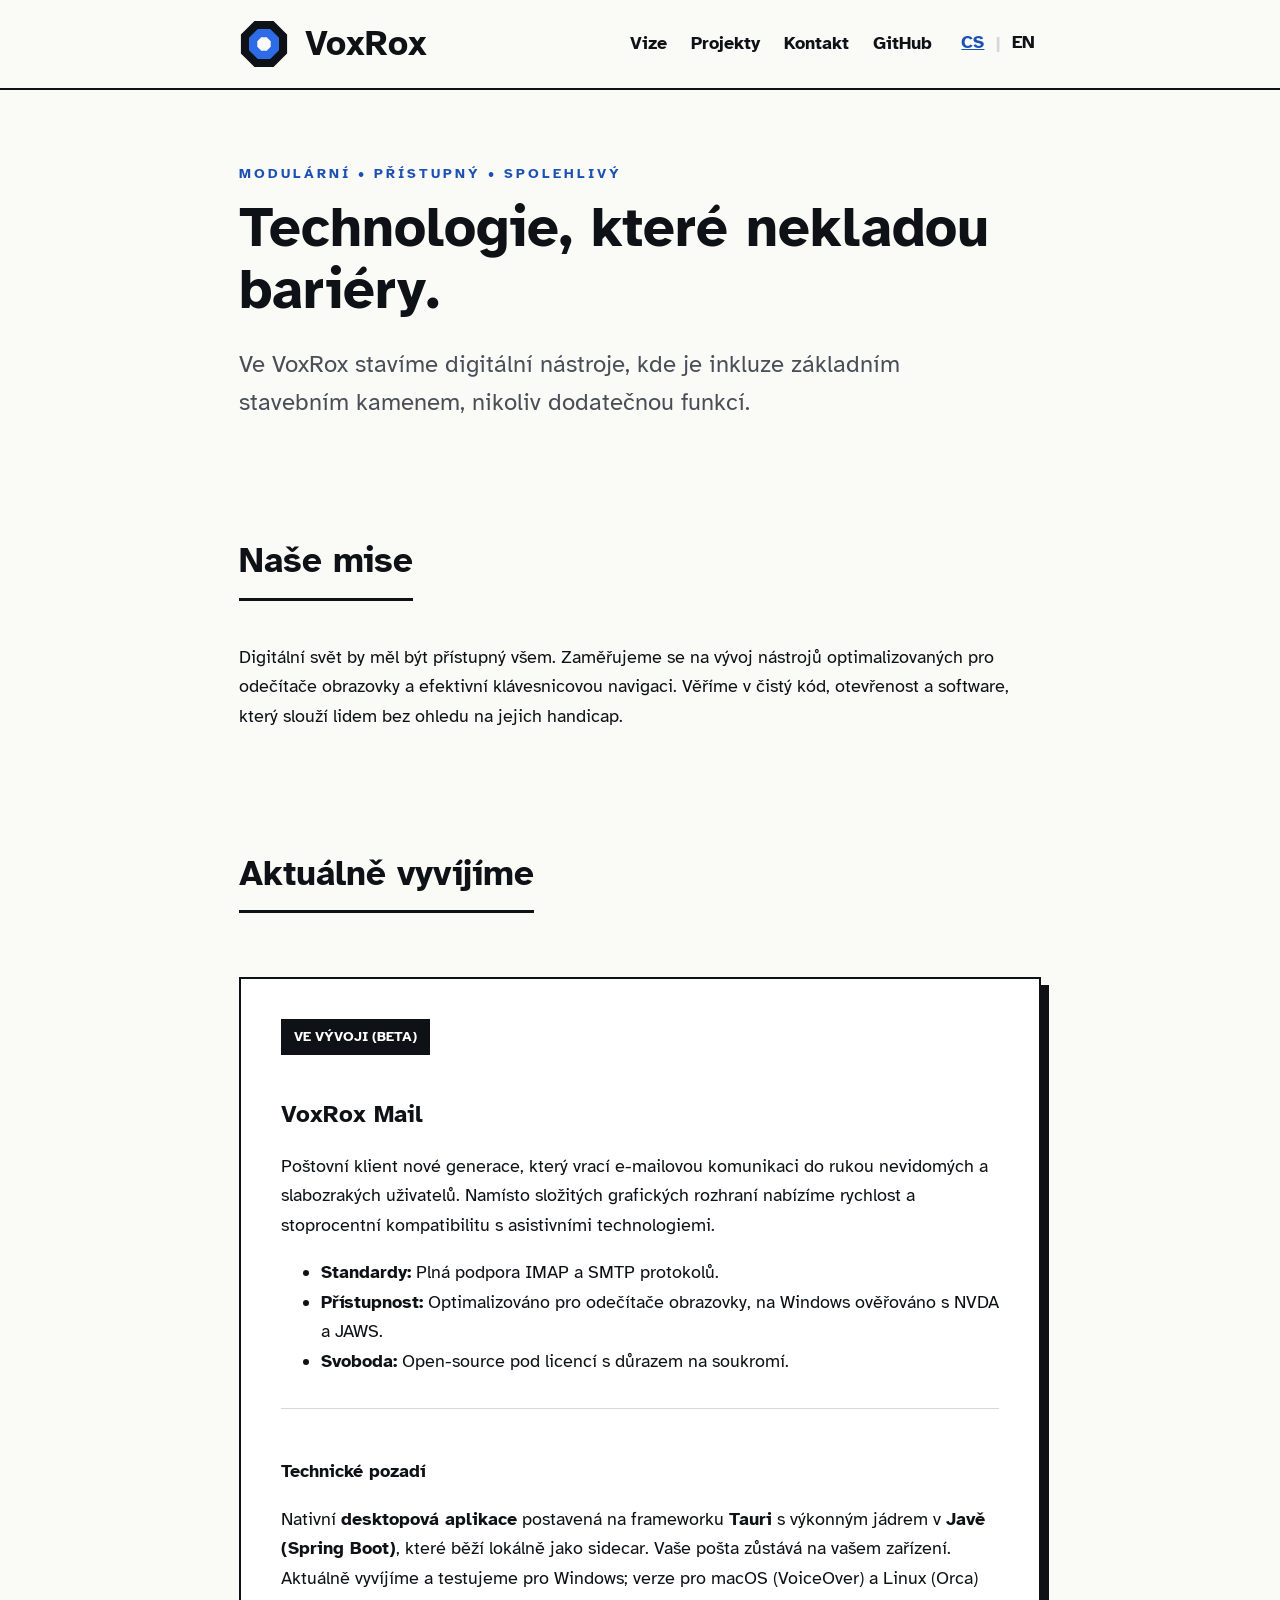
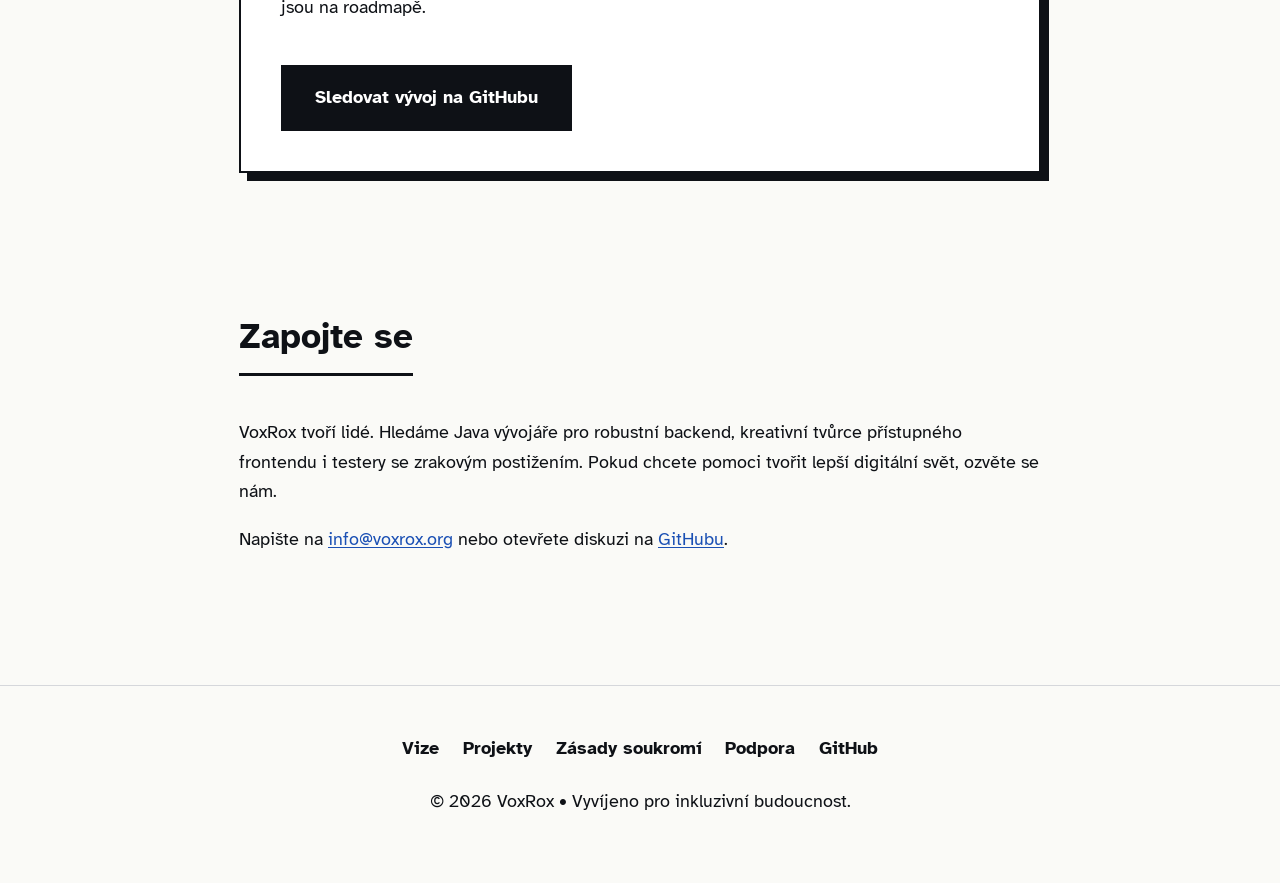
==== index.html @ e38b461b "docs(site): resync with mail project — privacy 2026-06-24, beta status, platform copy - privacy (CS+" ====
<!DOCTYPE html>
<html lang="cs">
<head>
    <meta charset="UTF-8">
    <meta name="viewport" content="width=device-width, initial-scale=1.0">
    <title>VoxRox | Modulární. Přístupný. Spolehlivý.</title>
    <meta name="description" content="VoxRox staví otevřené digitální nástroje, kde je přístupnost pro nevidomé a slabozraké základním stavebním kamenem. Aktuálně vyvíjíme VoxRox Mail — nativní poštovní klient optimalizovaný pro odečítače obrazovky.">

    <link rel="canonical" href="https://voxrox.org/">
    <link rel="alternate" hreflang="cs" href="https://voxrox.org/">
    <link rel="alternate" hreflang="en" href="https://voxrox.org/en/">
    <link rel="alternate" hreflang="x-default" href="https://voxrox.org/">

    <link rel="icon" href="/assets/voxrox-mark-favicon.svg" type="image/svg+xml">
    <meta name="theme-color" content="#2E6BE6">

    <!-- Open Graph / social -->
    <meta property="og:type" content="website">
    <meta property="og:site_name" content="VoxRox">
    <meta property="og:title" content="VoxRox — Modulární. Přístupný. Spolehlivý.">
    <meta property="og:description" content="Otevřené digitální nástroje, kde je přístupnost základním stavebním kamenem. Aktuálně vyvíjíme VoxRox Mail.">
    <meta property="og:url" content="https://voxrox.org/">
    <meta property="og:image" content="https://voxrox.org/assets/voxrox-lockup.png">
    <meta property="og:locale" content="cs_CZ">
    <meta property="og:locale:alternate" content="en_US">
    <meta name="twitter:card" content="summary_large_image">

    <link href="https://fonts.googleapis.com/css2?family=Atkinson+Hyperlegible:ital,wght@0,400;0,700;1,400;1,700&display=swap" rel="stylesheet">
    <link rel="stylesheet" href="/assets/styles.css">
</head>
<body>

    <a href="#main-content" class="skip-link">Přeskočit na obsah</a>

    <header>
        <div class="container nav-wrap">
            <a href="/" class="logo" aria-label="VoxRox — domů">
                <svg width="50" height="50" viewBox="0 0 64 64" aria-hidden="true" focusable="false">
                    <path d="M 44.246 2.436 L 61.564 19.754 L 61.564 44.246 L 44.246 61.564 L 19.754 61.564 L 2.436 44.246 L 2.436 19.754 L 19.754 2.436 Z" fill="#0E1116"/>
                    <path d="M 39.960 12.783 L 51.217 24.040 L 51.217 39.960 L 39.960 51.217 L 24.040 51.217 L 12.783 39.960 L 12.783 24.040 L 24.040 12.783 Z" fill="#2E6BE6"/>
                    <path d="M 35.551 23.426 L 40.574 28.449 L 40.574 35.551 L 35.551 40.574 L 28.449 40.574 L 23.426 35.551 L 23.426 28.449 L 28.449 23.426 Z" fill="#FAFAF7"/>
                </svg>
                <span class="brand-name">VoxRox</span>
            </a>
            <nav aria-label="Hlavní">
                <ul>
                    <li><a href="#vize">Vize</a></li>
                    <li><a href="#projekty">Projekty</a></li>
                    <li><a href="#kontakt">Kontakt</a></li>
                    <li><a href="https://github.com/TheVoxRox">GitHub</a></li>
                    <li>
                        <span class="lang-switch">
                            <a href="/" aria-current="true" hreflang="cs" lang="cs">CS</a>
                            <span class="sep" aria-hidden="true">|</span>
                            <a href="/en/" hreflang="en" lang="en">EN</a>
                        </span>
                    </li>
                </ul>
            </nav>
        </div>
    </header>

    <main class="container" id="main-content">
        <section class="hero">
            <span class="moto-eyebrow">Modulární • Přístupný • Spolehlivý</span>
            <h1>Technologie, které nekladou bariéry.</h1>
            <p class="lead">Ve VoxRox stavíme digitální nástroje, kde je inkluze základním stavebním kamenem, nikoliv dodatečnou funkcí.</p>
        </section>

        <section id="vize">
            <h2>Naše mise</h2>
            <p>Digitální svět by měl být přístupný všem. Zaměřujeme se na vývoj nástrojů optimalizovaných pro odečítače obrazovky a efektivní klávesnicovou navigaci. Věříme v čistý kód, otevřenost a software, který slouží lidem bez ohledu na jejich handicap.</p>
        </section>

        <section id="projekty">
            <h2>Aktuálně vyvíjíme</h2>
            <article class="project-card">
                <span class="badge">Ve vývoji (Beta)</span>
                <h3>VoxRox Mail</h3>
                <p>Poštovní klient nové generace, který vrací e-mailovou komunikaci do rukou nevidomých a slabozrakých uživatelů. Namísto složitých grafických rozhraní nabízíme rychlost a stoprocentní kompatibilitu s asistivními technologiemi.</p>

                <ul role="list">
                    <li><strong>Standardy:</strong> Plná podpora IMAP a SMTP protokolů.</li>
                    <li><strong>Přístupnost:</strong> Optimalizováno pro odečítače obrazovky, na Windows ověřováno s NVDA a JAWS.</li>
                    <li><strong>Svoboda:</strong> Open-source pod licencí s důrazem na soukromí.</li>
                </ul>

                <div class="tech-info">
                    <h4>Technické pozadí</h4>
                    <p>Nativní <strong>desktopová aplikace</strong> postavená na frameworku <strong>Tauri</strong> s výkonným jádrem v <strong>Javě (Spring Boot)</strong>, které běží lokálně jako sidecar. Vaše pošta zůstává na vašem zařízení. Aktuálně vyvíjíme a testujeme pro Windows; verze pro macOS (VoiceOver) a Linux (Orca) jsou na roadmapě.</p>
                </div>

                <a href="https://github.com/TheVoxRox/mail" class="cta-button">Sledovat vývoj na GitHubu</a>
            </article>
        </section>

        <section id="kontakt">
            <h2>Zapojte se</h2>
            <p>VoxRox tvoří lidé. Hledáme Java vývojáře pro robustní backend, kreativní tvůrce přístupného frontendu i testery se zrakovým postižením. Pokud chcete pomoci tvořit lepší digitální svět, ozvěte se nám.</p>
            <p>Napište na <a href="mailto:info@voxrox.org">info@voxrox.org</a> nebo otevřete diskuzi na <a href="https://github.com/TheVoxRox">GitHubu</a>.</p>
        </section>
    </main>

    <footer>
        <div class="container">
            <ul class="footer-nav">
                <li><a href="#vize">Vize</a></li>
                <li><a href="#projekty">Projekty</a></li>
                <li><a href="/privacy/">Zásady soukromí</a></li>
                <li><a href="/support/">Podpora</a></li>
                <li><a href="https://github.com/TheVoxRox">GitHub</a></li>
            </ul>
            <p>&copy; 2026 VoxRox • Vyvíjeno pro inkluzivní budoucnost.</p>
        </div>
    </footer>

</body>
</html>
---- assets/styles.css ----
/* =========================================================================
   VoxRox — shared site styles
   Brand kit v1.1 (colors derived from the app):
     Ink #0E1116 · Accent #2E6BE6 · Paper #FAFAF7
   ========================================================================= */

:root {
    --ink: #0E1116;
    --paper: #FAFAF7;
    --accent: #2E6BE6;
    --accent-ink: #1B50B4;   /* darker accent for hover emphasis */

    --bg: var(--paper);
    --text: var(--ink);
    --text-sec: #4A4F57;     /* secondary text, >= 4.5:1 on paper */
    --card-bg: #FFFFFF;
    --hairline: #D5D7DB;
    --focus-ring: var(--accent);
}

* { box-sizing: border-box; }

html { scroll-behavior: smooth; }

@media (prefers-reduced-motion: reduce) {
    html { scroll-behavior: auto; }
    * { transition: none !important; }
}

body {
    background-color: var(--bg);
    color: var(--text);
    font-family: 'Atkinson Hyperlegible', system-ui, sans-serif;
    margin: 0;
    line-height: 1.6;
    font-size: clamp(1rem, 2vw, 1.15rem);
    text-rendering: optimizeLegibility;
    -webkit-font-smoothing: antialiased;
}

/* --- Accessibility: skip link --------------------------------------------- */
.skip-link {
    position: absolute;
    padding: 1rem;
    background: var(--ink);
    color: #FFF;
    left: 1rem;
    top: 0;
    transform: translateY(-150%);
    transition: transform 0.2s;
    z-index: 2000;
    text-decoration: none;
    font-weight: bold;
}
.skip-link:focus { transform: translateY(0); }

/* --- Layout --------------------------------------------------------------- */
.container {
    max-width: 850px;
    margin: 0 auto;
    padding: 0 1.5rem;
}

header {
    border-bottom: 2px solid var(--ink);
    padding: 1rem 0;
}

.nav-wrap {
    display: flex;
    justify-content: space-between;
    align-items: center;
    flex-wrap: wrap;
    gap: 1.5rem;
}

.logo {
    display: flex;
    align-items: center;
    gap: 1rem;
    text-decoration: none;
    color: var(--text);
}

.logo svg { display: block; }

.brand-name { font-size: 2.2rem; font-weight: bold; }

nav ul {
    list-style: none;
    padding: 0;
    margin: 0;
    display: flex;
    align-items: center;
    gap: 1.5rem;
}

nav a {
    color: var(--text);
    text-decoration: none;
    font-weight: bold;
    border-bottom: 3px solid transparent;
    padding: 0.2rem 0;
}

nav a:hover, nav a:focus {
    border-bottom-color: var(--accent);
    outline: none;
}

nav a[aria-current="page"] {
    border-bottom-color: var(--ink);
}

/* Language switcher */
.lang-switch {
    display: inline-flex;
    gap: 0.4rem;
    align-items: center;
    font-weight: bold;
}
.lang-switch a { padding: 0.2rem 0.35rem; }
.lang-switch [aria-current="true"] {
    color: var(--accent-ink);
    text-decoration: underline;
}
.lang-switch .sep { color: var(--hairline); }

/* --- Sections ------------------------------------------------------------- */
.hero { padding: clamp(3rem, 8vh, 5rem) 0 2rem; }
section { padding: 3rem 0; }

.moto-eyebrow {
    text-transform: uppercase;
    letter-spacing: 3px;
    font-size: 0.9rem;
    font-weight: 700;
    color: var(--accent-ink);
    margin-bottom: 0.75rem;
    display: block;
}

h1 {
    font-size: clamp(2.2rem, 6vw, 3.5rem);
    margin: 0 0 1.5rem 0;
    line-height: 1.1;
}

.lead {
    font-size: clamp(1.2rem, 3vw, 1.5rem);
    color: var(--text-sec);
    max-width: 45ch;
    margin-bottom: 2rem;
}

h2 {
    font-size: 2.2rem;
    margin: 0 0 1.5rem 0;
    border-bottom: 3px solid var(--ink);
    padding-bottom: 0.5rem;
    display: inline-block;
}

h3 { font-size: 1.5rem; margin: 1.5rem 0 0.75rem; }
h4 { font-size: 1.15rem; margin: 1.5rem 0 0.5rem; }

/* --- Cards & badges ------------------------------------------------------- */
.project-card {
    background: var(--card-bg);
    padding: clamp(1.5rem, 5vw, 2.5rem);
    border: 2px solid var(--ink);
    box-shadow: 8px 8px 0px var(--ink);
    margin: 2.5rem 0;
}

.badge {
    background: var(--ink);
    color: #FFF;
    padding: 0.4rem 0.8rem;
    font-size: 0.9rem;
    text-transform: uppercase;
    font-weight: bold;
    display: inline-block;
    margin-bottom: 1rem;
}

.tech-info {
    border-top: 1px solid var(--hairline);
    padding-top: 1.5rem;
    margin-top: 2rem;
}

/* --- Buttons -------------------------------------------------------------- */
.cta-button {
    display: inline-block;
    background: var(--ink);
    color: #FFF;
    padding: 1rem 2rem;
    text-decoration: none;
    font-weight: bold;
    margin-top: 1.5rem;
    border: 2px solid var(--ink);
}

.cta-button:hover, .cta-button:focus {
    background: var(--accent);
    border-color: var(--accent);
    color: #FFF;
}

/* --- Links (body copy) ---------------------------------------------------- */
main a:not(.cta-button):not(.logo) {
    color: var(--accent-ink);
    text-decoration: underline;
    text-underline-offset: 2px;
}
main a:not(.cta-button):not(.logo):hover {
    text-decoration-thickness: 2px;
}

/* --- Long-form content (privacy / support) -------------------------------- */
.prose { padding-bottom: 2rem; }
.prose p, .prose li { max-width: 70ch; }
.prose ul, .prose ol { padding-left: 1.5rem; }
.prose li { margin-bottom: 0.5rem; }

.prose table {
    border-collapse: collapse;
    width: 100%;
    margin: 1.5rem 0;
}
.prose th, .prose td {
    border: 1px solid var(--hairline);
    padding: 0.6rem 0.8rem;
    text-align: left;
    vertical-align: top;
}
.prose th { background: var(--card-bg); }

.prose code, .prose pre {
    font-family: ui-monospace, "Cascadia Code", Consolas, monospace;
    background: #EEF0F2;
    color: var(--ink);
}
.prose code { padding: 0.1rem 0.35rem; border-radius: 3px; font-size: 0.95em; }
.prose pre {
    padding: 1rem;
    overflow-x: auto;
    border: 1px solid var(--hairline);
    border-radius: 4px;
}
.prose pre code { background: none; padding: 0; }

.doc-meta {
    color: var(--text-sec);
    font-size: 0.95rem;
    font-style: italic;
    margin-bottom: 2rem;
}

.note {
    border-left: 4px solid var(--accent);
    background: var(--card-bg);
    padding: 1rem 1.25rem;
    margin: 1.5rem 0;
}

/* --- Footer --------------------------------------------------------------- */
footer {
    margin-top: 4rem;
    padding: 3rem 0;
    border-top: 1px solid var(--hairline);
    text-align: center;
}

.footer-nav {
    list-style: none;
    padding: 0;
    margin: 0 0 1.5rem;
    display: flex;
    flex-wrap: wrap;
    justify-content: center;
    gap: 1rem 1.5rem;
}
.footer-nav a {
    color: var(--text);
    font-weight: bold;
    text-decoration: none;
    border-bottom: 2px solid transparent;
}
.footer-nav a:hover, .footer-nav a:focus { border-bottom-color: var(--accent); }

/* --- Focus state (global) ------------------------------------------------- */
a:focus-visible,
button:focus-visible {
    outline: 4px solid var(--focus-ring);
    outline-offset: 4px;
}

/* --- Responsive ----------------------------------------------------------- */
@media (max-width: 650px) {
    .nav-wrap { justify-content: center; text-align: center; }
    h1, .moto-eyebrow, .lead { text-align: center; margin-left: auto; margin-right: auto; }
    .project-card { box-shadow: 4px 4px 0px var(--ink); }
}
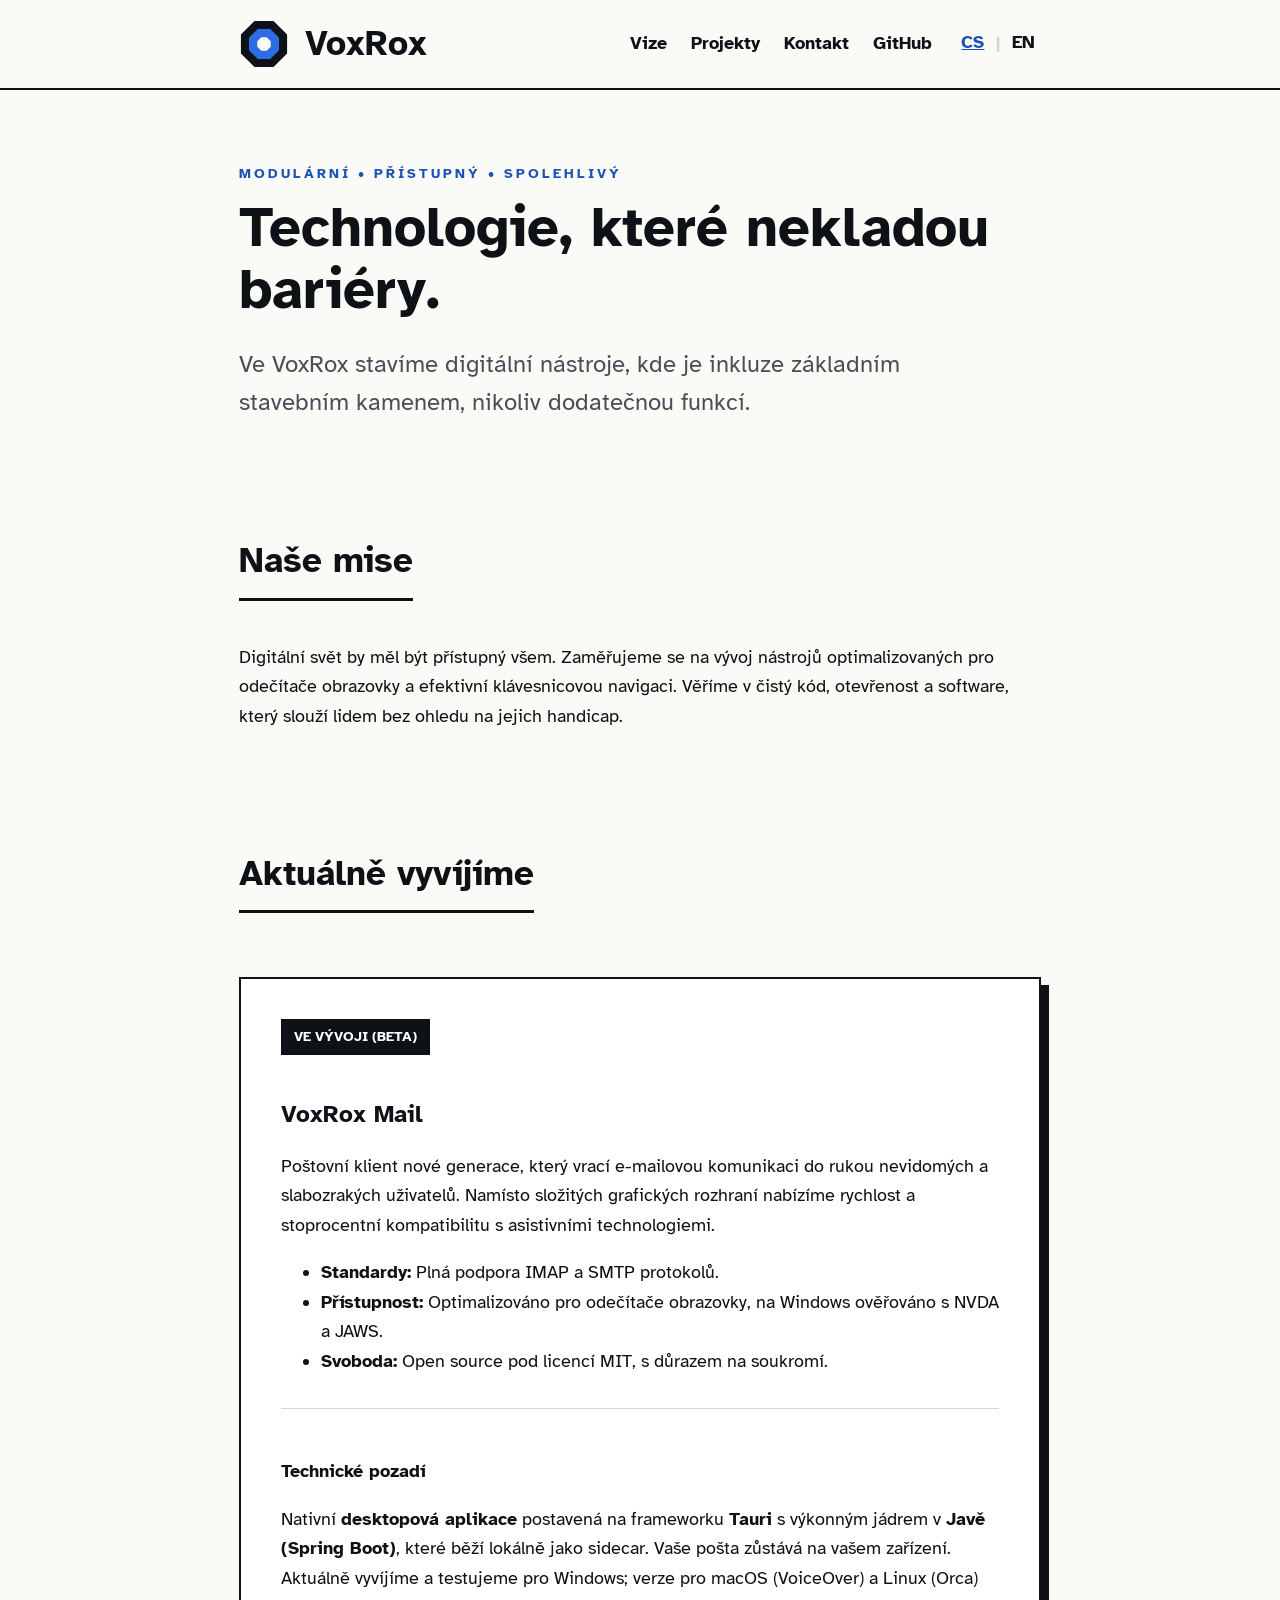
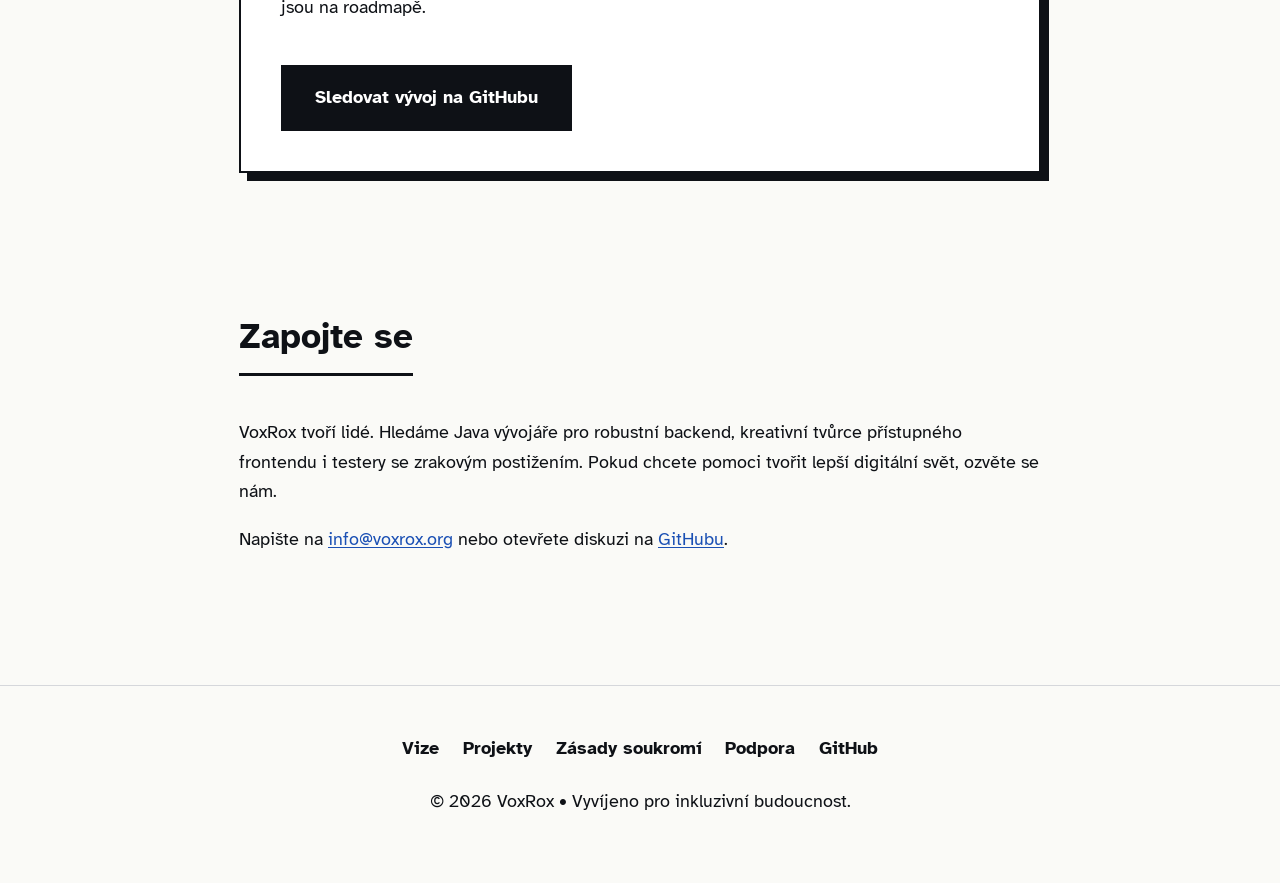
==== commit 6823bc61: "docs(site): state MIT license in project card, add repo README - CS/EN project card: "open-source po" ====
--- a/index.html
+++ b/index.html
@@ -82,7 +82,7 @@
                 <ul role="list">
                     <li><strong>Standardy:</strong> Plná podpora IMAP a SMTP protokolů.</li>
                     <li><strong>Přístupnost:</strong> Optimalizováno pro odečítače obrazovky, na Windows ověřováno s NVDA a JAWS.</li>
-                    <li><strong>Svoboda:</strong> Open-source pod licencí s důrazem na soukromí.</li>
+                    <li><strong>Svoboda:</strong> Open source pod licencí MIT, s důrazem na soukromí.</li>
                 </ul>
 
                 <div class="tech-info">
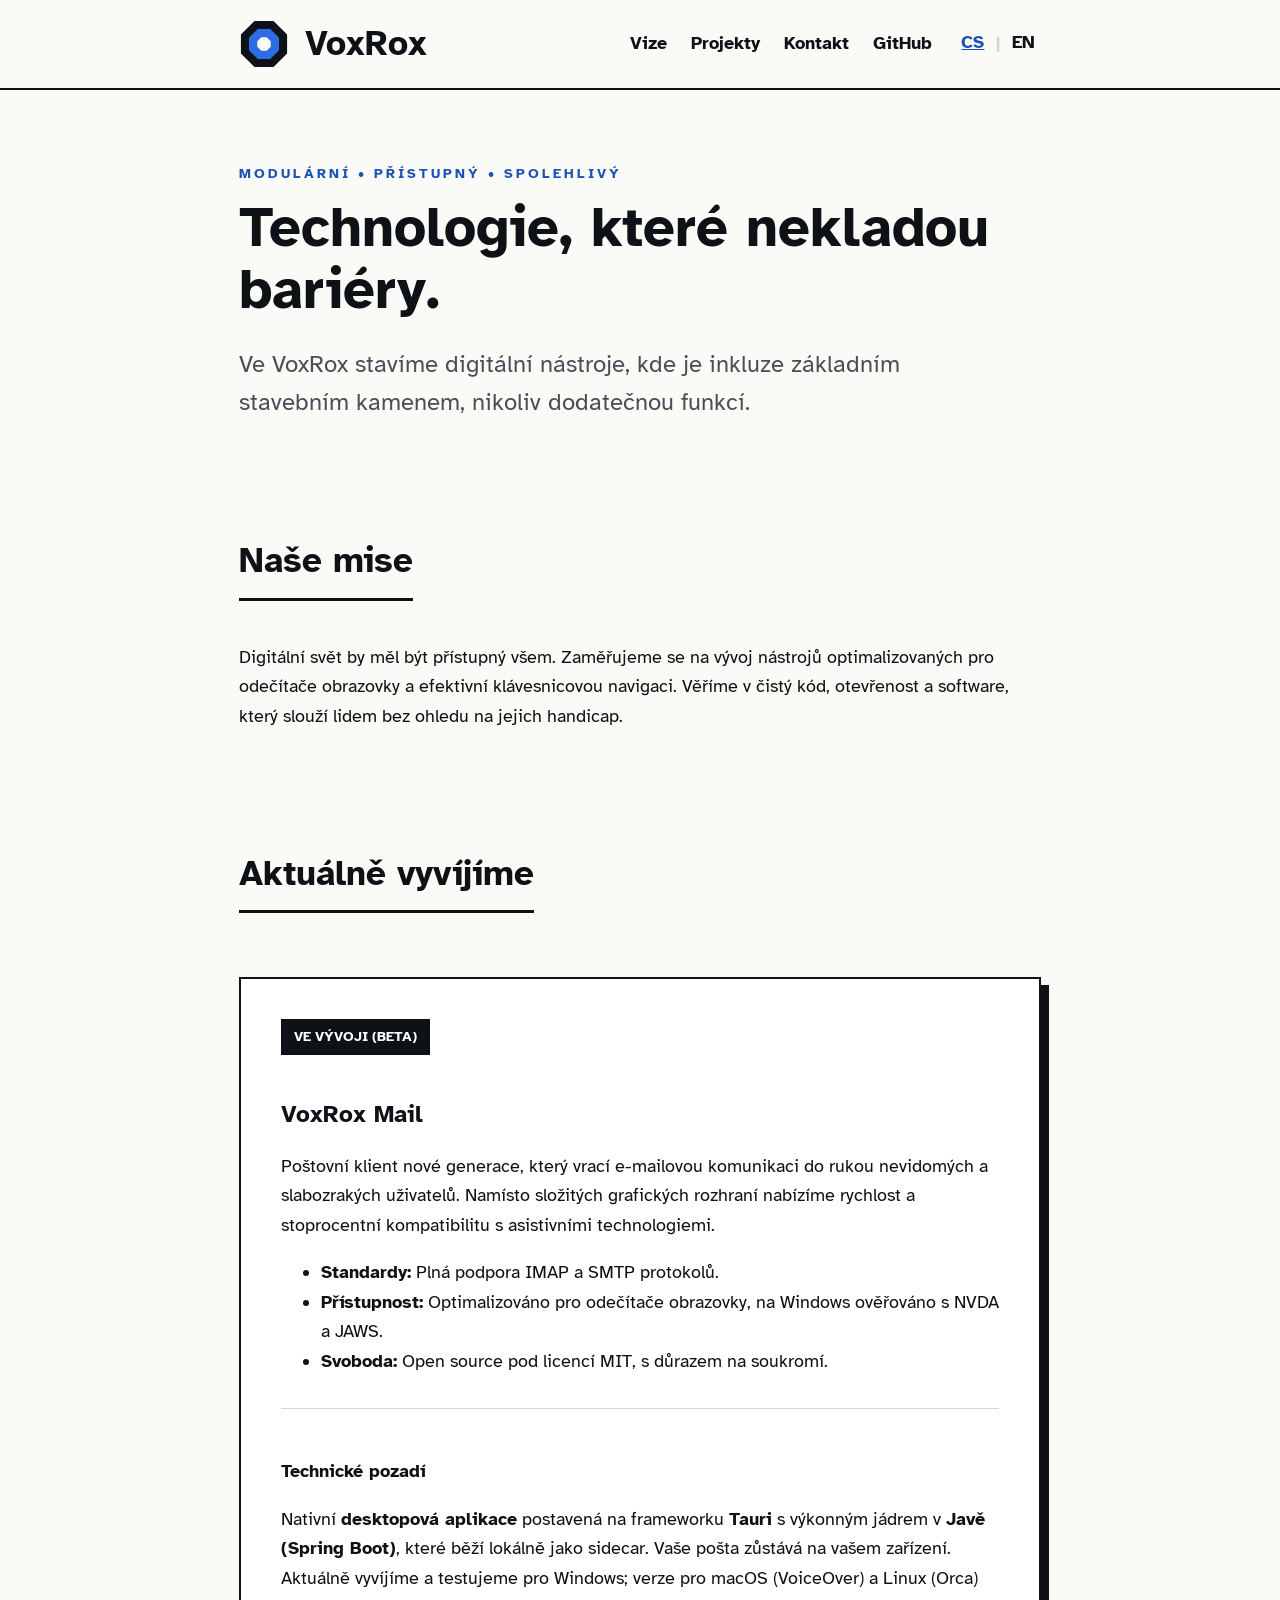
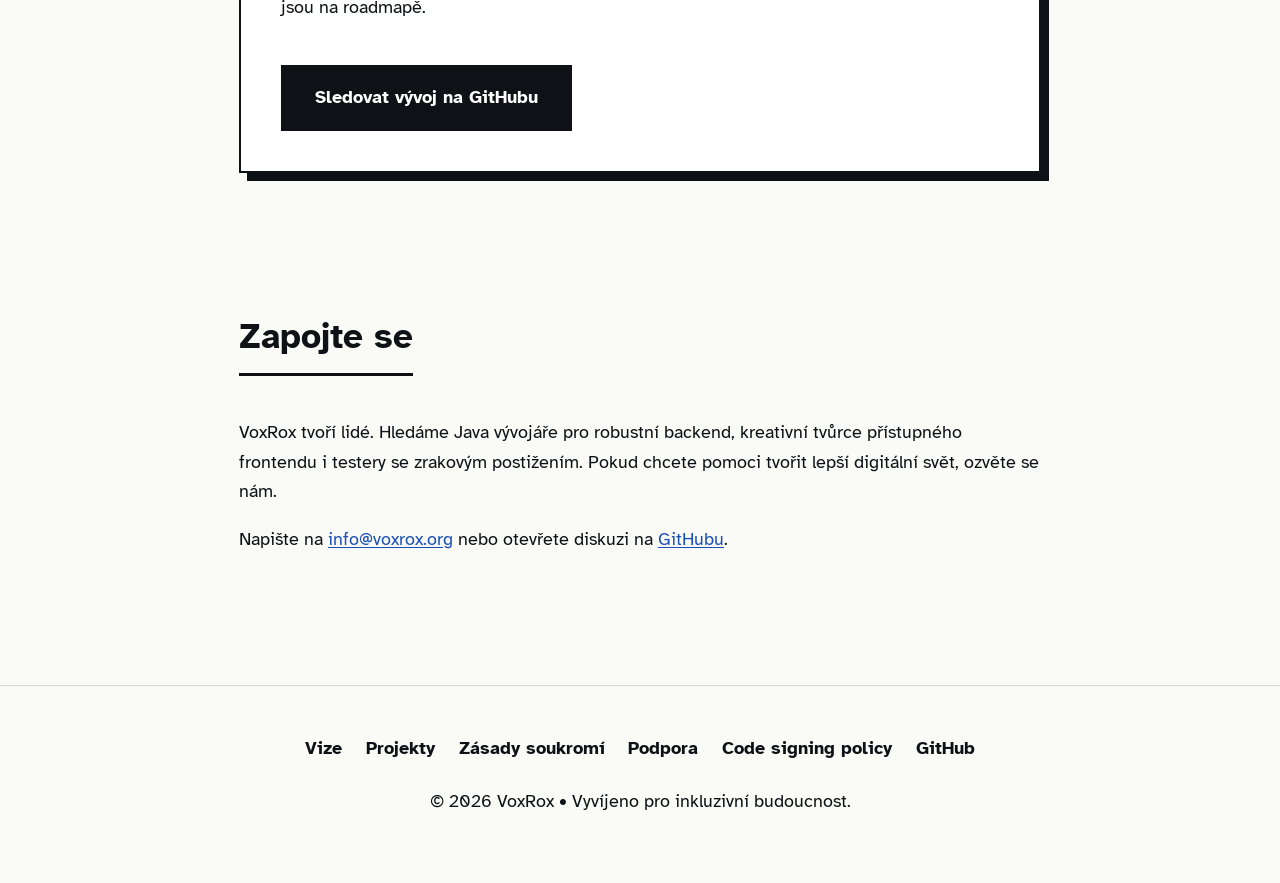
==== commit 308ddef5: "docs(site): publish the code signing policy and sync privacy with mail repo, version 2026-09-14 - Ne" ====
--- a/index.html
+++ b/index.html
@@ -108,6 +108,7 @@
                 <li><a href="#projekty">Projekty</a></li>
                 <li><a href="/privacy/">Zásady soukromí</a></li>
                 <li><a href="/support/">Podpora</a></li>
+                <li><a href="/code-signing/" lang="en">Code signing policy</a></li>
                 <li><a href="https://github.com/TheVoxRox">GitHub</a></li>
             </ul>
             <p>&copy; 2026 VoxRox • Vyvíjeno pro inkluzivní budoucnost.</p>
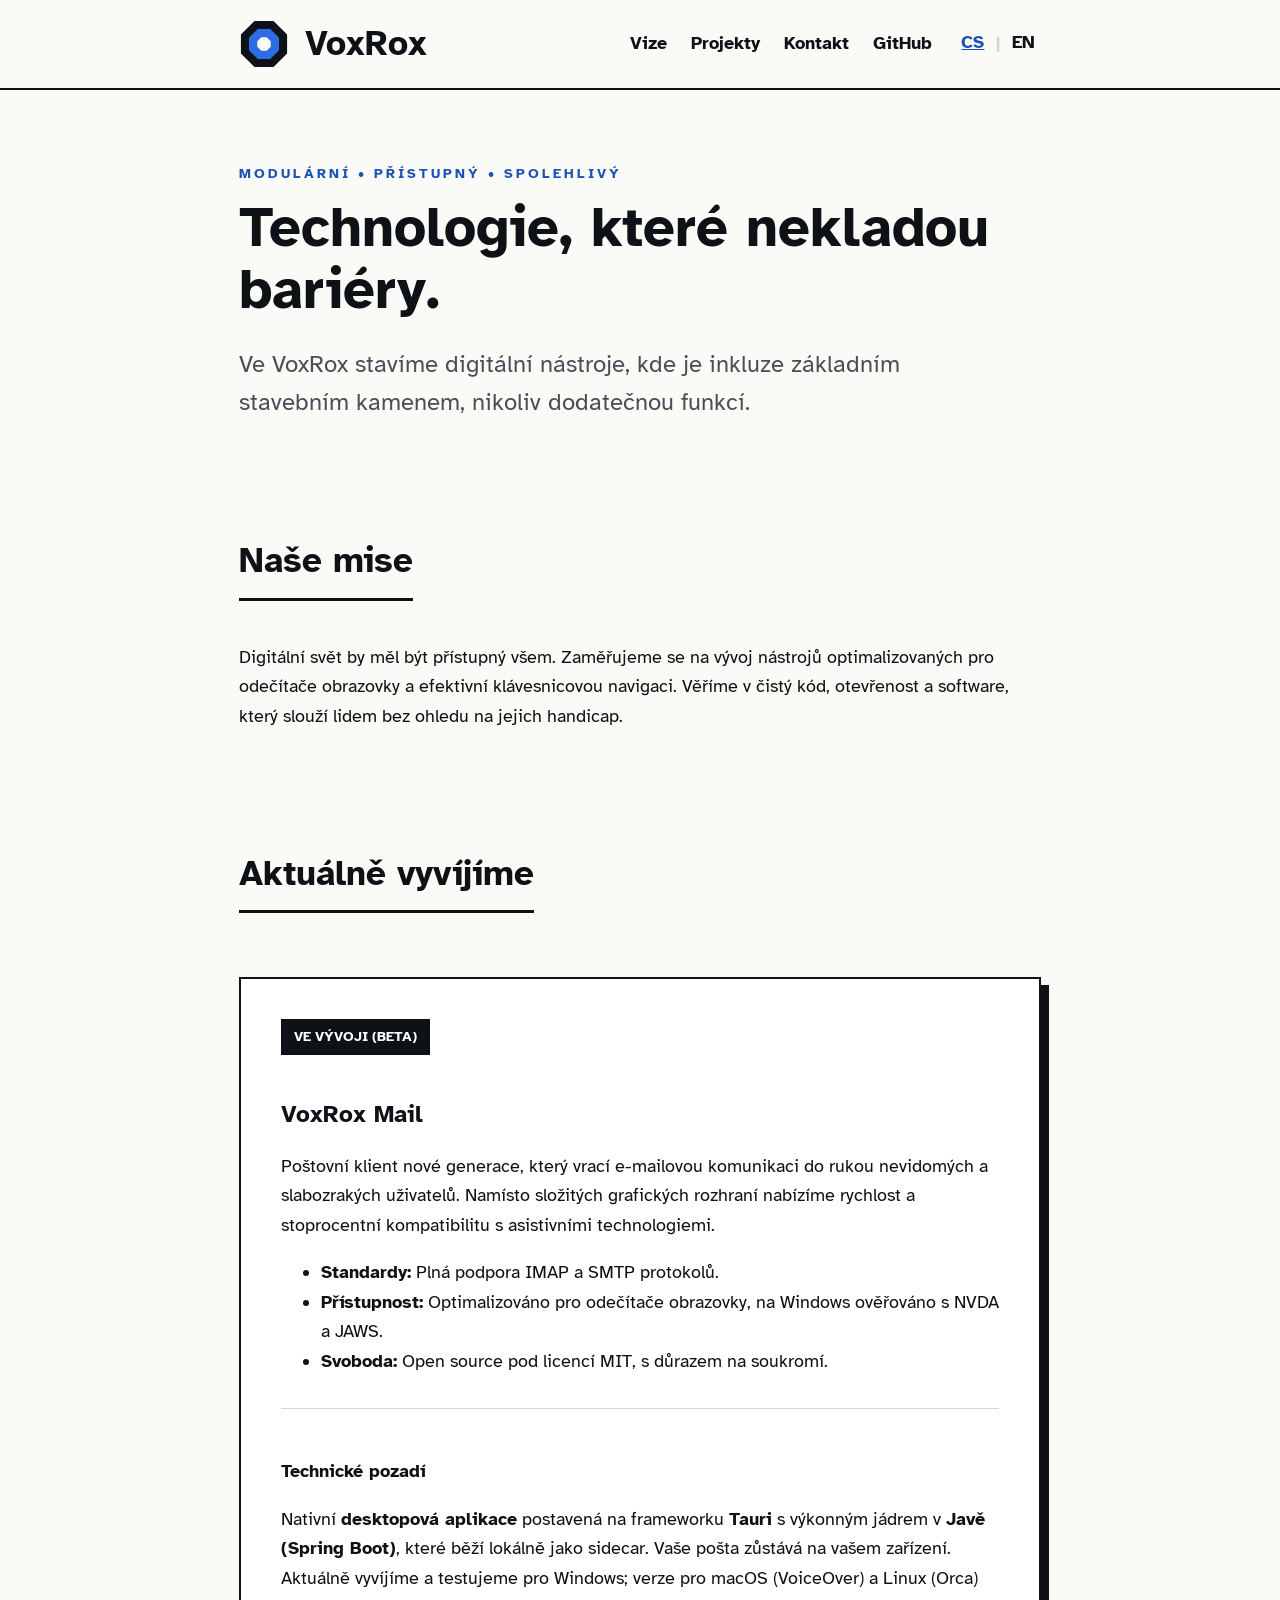
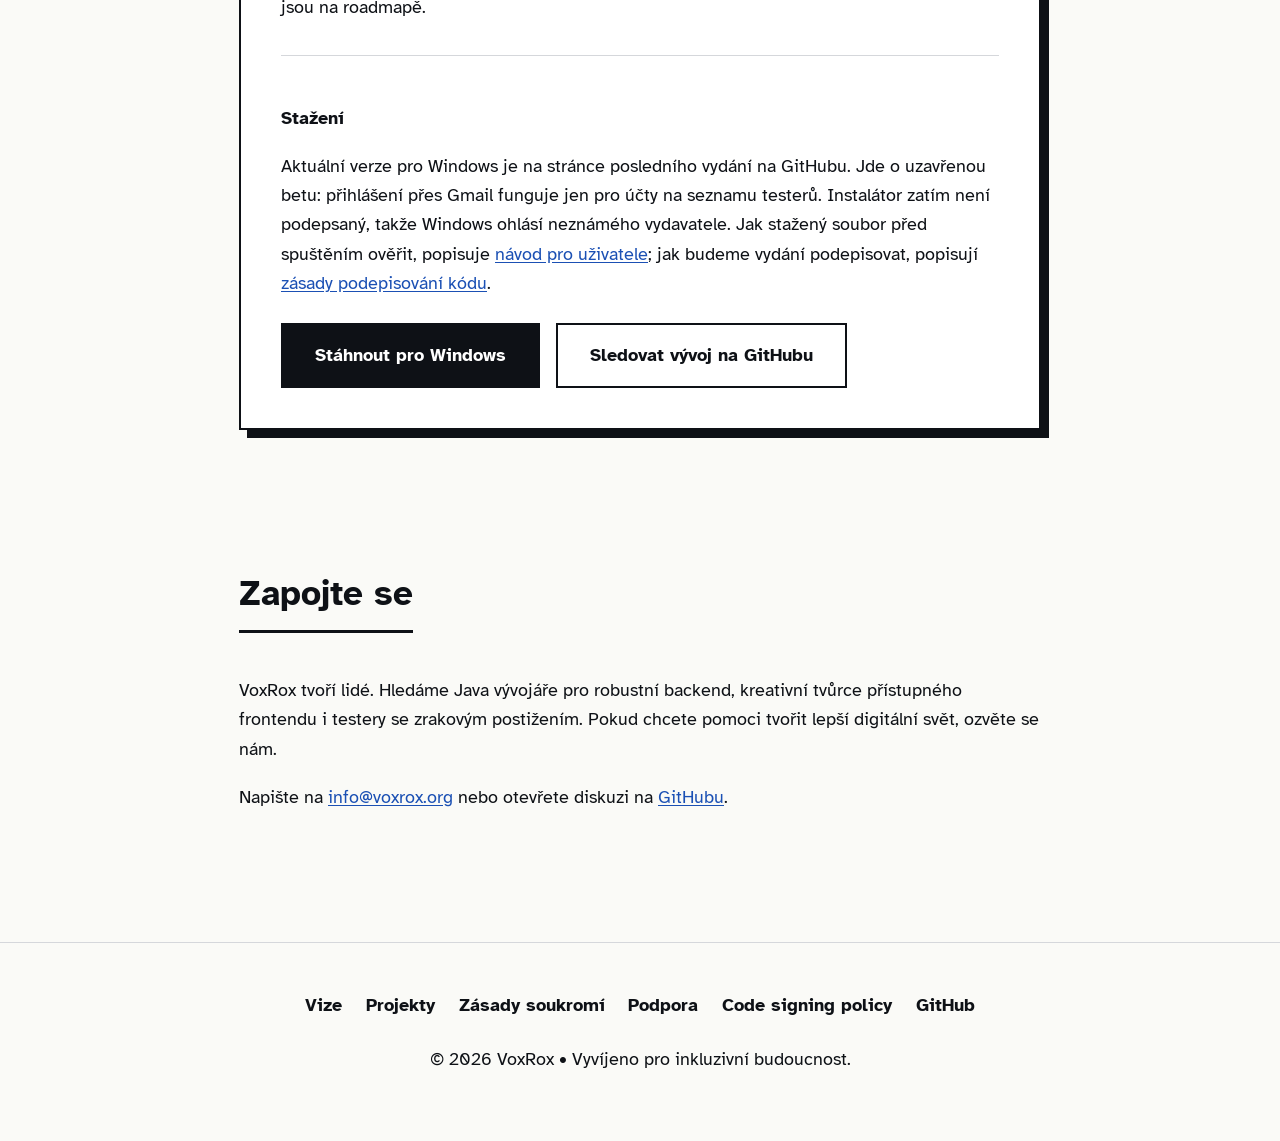
==== commit db97c53c: "feat(site): link the latest VoxRox Mail release for download The project card linked only to the rep" ====
--- a/index.html
+++ b/index.html
@@ -90,7 +90,15 @@
                     <p>Nativní <strong>desktopová aplikace</strong> postavená na frameworku <strong>Tauri</strong> s výkonným jádrem v <strong>Javě (Spring Boot)</strong>, které běží lokálně jako sidecar. Vaše pošta zůstává na vašem zařízení. Aktuálně vyvíjíme a testujeme pro Windows; verze pro macOS (VoiceOver) a Linux (Orca) jsou na roadmapě.</p>
                 </div>
 
-                <a href="https://github.com/TheVoxRox/mail" class="cta-button">Sledovat vývoj na GitHubu</a>
+                <div class="download">
+                    <h4>Stažení</h4>
+                    <p>Aktuální verze pro Windows je na stránce posledního vydání na GitHubu. Jde o uzavřenou betu: přihlášení přes Gmail funguje jen pro účty na seznamu testerů. Instalátor zatím není podepsaný, takže Windows ohlásí neznámého vydavatele. Jak stažený soubor před spuštěním ověřit, popisuje <a href="https://github.com/TheVoxRox/mail/blob/main/frontend/END_USER_README.md#ověření-před-spuštěním">návod pro uživatele</a>; jak budeme vydání podepisovat, popisují <a href="/code-signing/">zásady podepisování kódu</a>.</p>
+                </div>
+
+                <div class="cta-row">
+                    <a href="https://github.com/TheVoxRox/mail/releases/latest" class="cta-button">Stáhnout pro Windows</a>
+                    <a href="https://github.com/TheVoxRox/mail" class="cta-button cta-secondary">Sledovat vývoj na GitHubu</a>
+                </div>
             </article>
         </section>
 
--- a/assets/styles.css
+++ b/assets/styles.css
@@ -208,6 +208,33 @@
     color: #FFF;
 }
 
+/* The download comes first; following development is the quieter second choice. */
+.cta-row {
+    display: flex;
+    flex-wrap: wrap;
+    gap: 1rem;
+    margin-top: 1.5rem;
+}
+
+.cta-row .cta-button { margin-top: 0; }
+
+.cta-button.cta-secondary {
+    background: var(--card-bg);
+    color: var(--ink);
+}
+
+.cta-button.cta-secondary:hover, .cta-button.cta-secondary:focus {
+    background: var(--accent);
+    border-color: var(--accent);
+    color: #FFF;
+}
+
+.download {
+    border-top: 1px solid var(--hairline);
+    padding-top: 1.5rem;
+    margin-top: 2rem;
+}
+
 /* --- Links (body copy) ---------------------------------------------------- */
 main a:not(.cta-button):not(.logo) {
     color: var(--accent-ink);
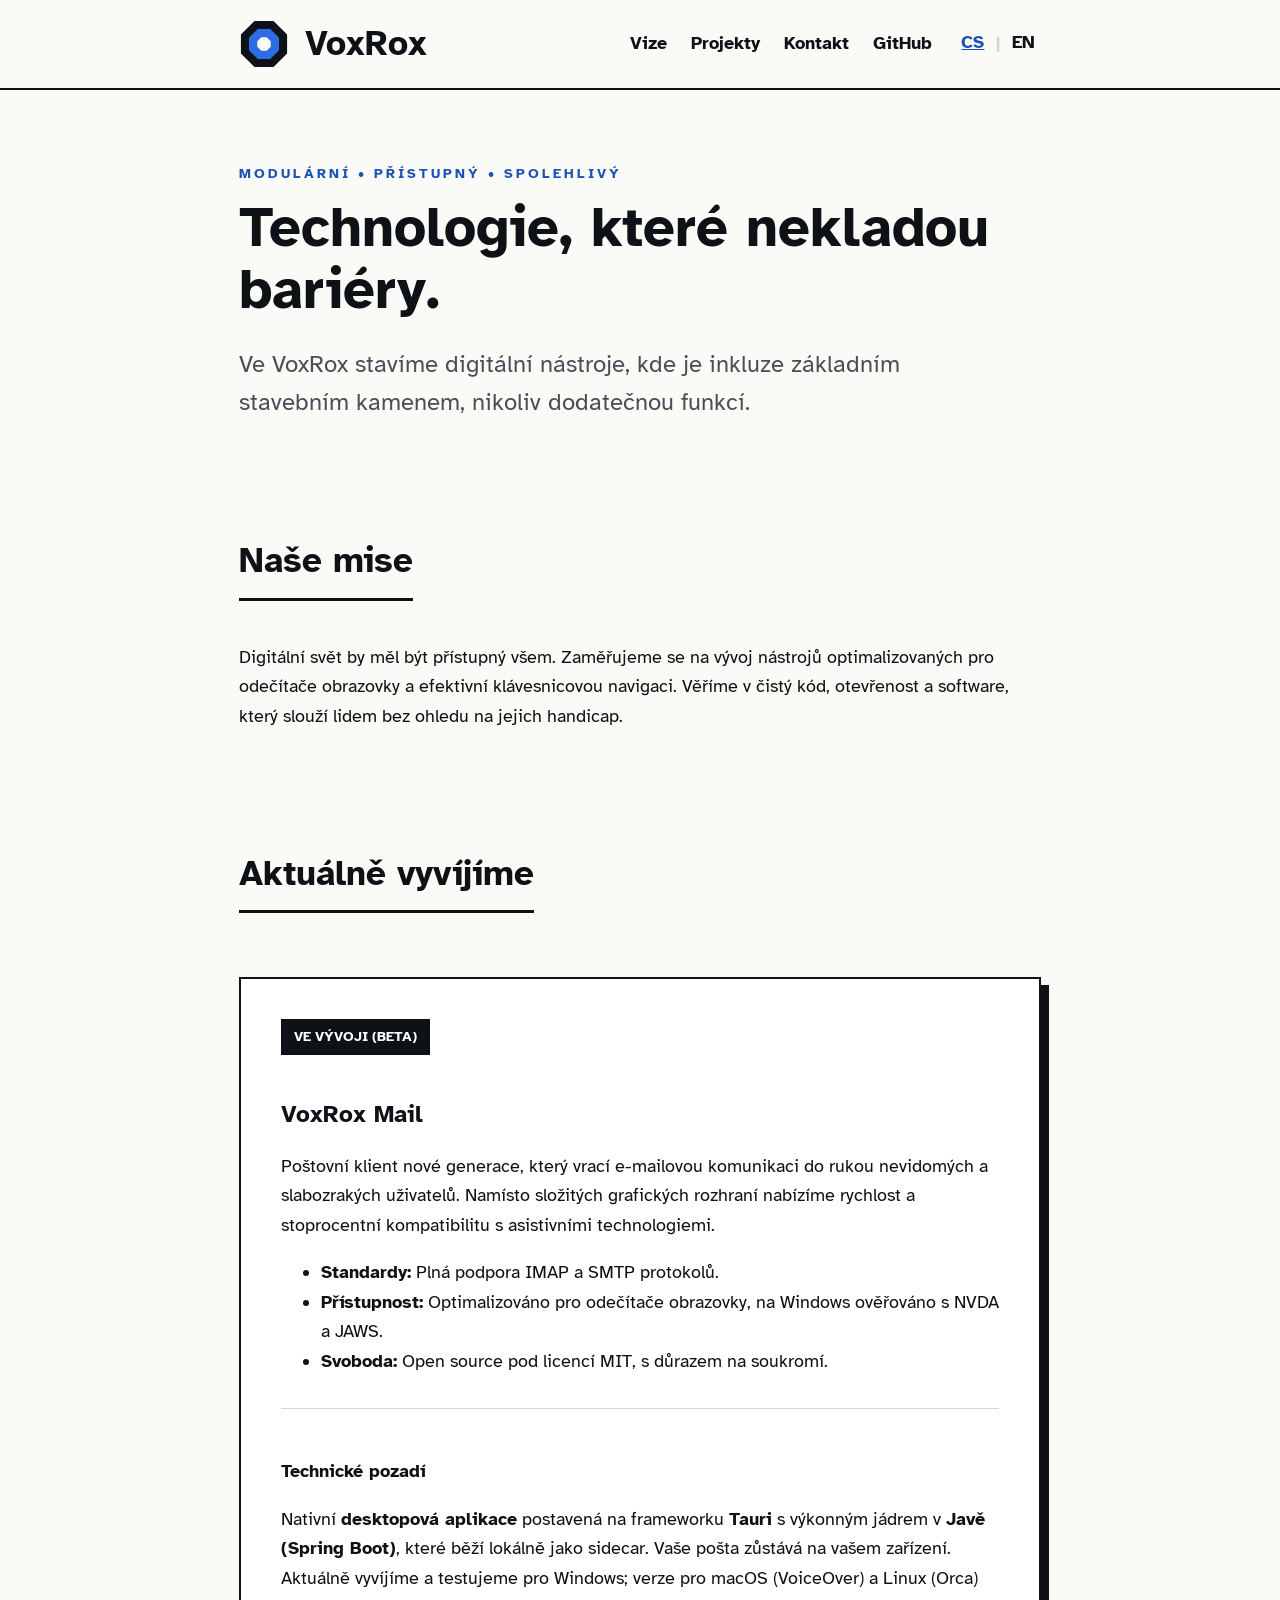
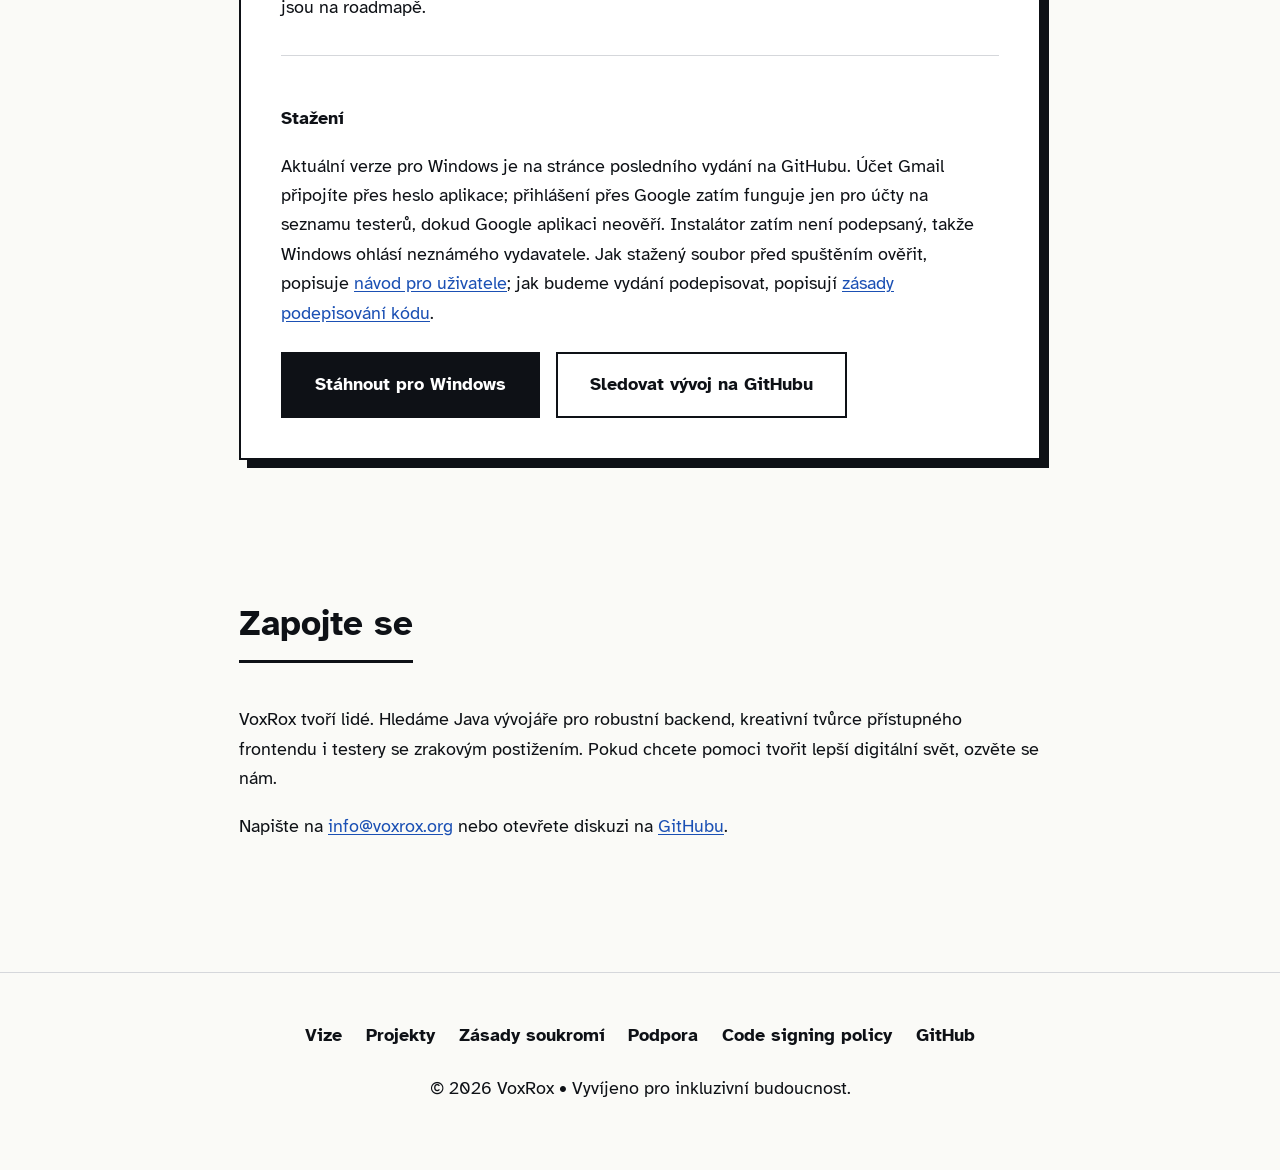
==== commit f162b14b: "docs(site): Gmail connects with an app password, not only for testers The download paragraph called " ====
--- a/index.html
+++ b/index.html
@@ -92,7 +92,7 @@
 
                 <div class="download">
                     <h4>Stažení</h4>
-                    <p>Aktuální verze pro Windows je na stránce posledního vydání na GitHubu. Jde o uzavřenou betu: přihlášení přes Gmail funguje jen pro účty na seznamu testerů. Instalátor zatím není podepsaný, takže Windows ohlásí neznámého vydavatele. Jak stažený soubor před spuštěním ověřit, popisuje <a href="https://github.com/TheVoxRox/mail/blob/main/frontend/END_USER_README.md#ověření-před-spuštěním">návod pro uživatele</a>; jak budeme vydání podepisovat, popisují <a href="/code-signing/">zásady podepisování kódu</a>.</p>
+                    <p>Aktuální verze pro Windows je na stránce posledního vydání na GitHubu. Účet Gmail připojíte přes heslo aplikace; přihlášení přes Google zatím funguje jen pro účty na seznamu testerů, dokud Google aplikaci neověří. Instalátor zatím není podepsaný, takže Windows ohlásí neznámého vydavatele. Jak stažený soubor před spuštěním ověřit, popisuje <a href="https://github.com/TheVoxRox/mail/blob/main/frontend/END_USER_README.md#ověření-před-spuštěním">návod pro uživatele</a>; jak budeme vydání podepisovat, popisují <a href="/code-signing/">zásady podepisování kódu</a>.</p>
                 </div>
 
                 <div class="cta-row">
--- a/assets/styles.css
+++ b/assets/styles.css
@@ -91,8 +91,9 @@
     padding: 0;
     margin: 0;
     display: flex;
+    flex-wrap: wrap;            /* WCAG 1.4.10: at 320 px the five items do not fit on one line */
     align-items: center;
-    gap: 1.5rem;
+    gap: 0.75rem 1.5rem;
 }
 
 nav a {
@@ -246,7 +247,10 @@
 }
 
 /* --- Long-form content (privacy / support) -------------------------------- */
-.prose { padding-bottom: 2rem; }
+/* Paths, registry keys and URLs have no break point of their own; at 320 px
+   (WCAG 1.4.10) they pushed the page sideways. "anywhere" breaks a word only
+   when it cannot fit, and lets the table cells shrink with them. */
+.prose { padding-bottom: 2rem; overflow-wrap: anywhere; }
 .prose p, .prose li { max-width: 70ch; }
 .prose ul, .prose ol { padding-left: 1.5rem; }
 .prose li { margin-bottom: 0.5rem; }
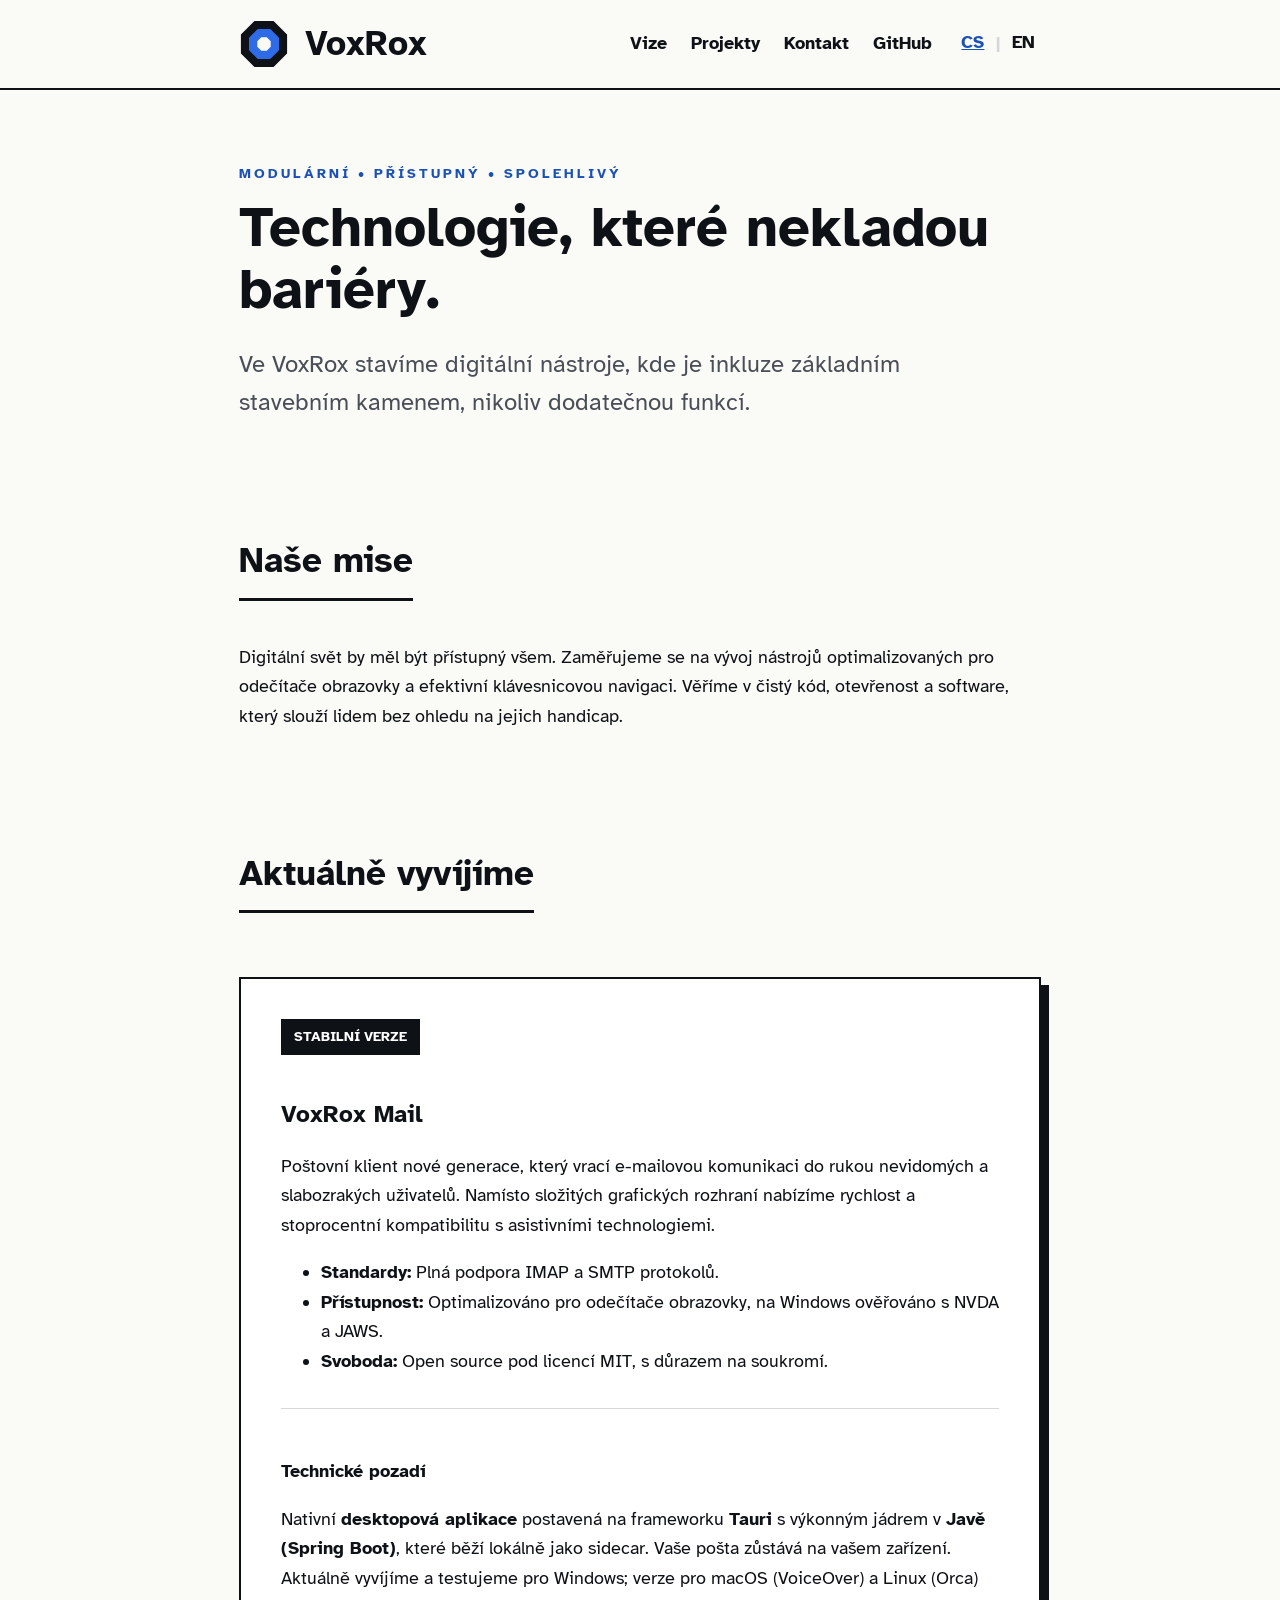
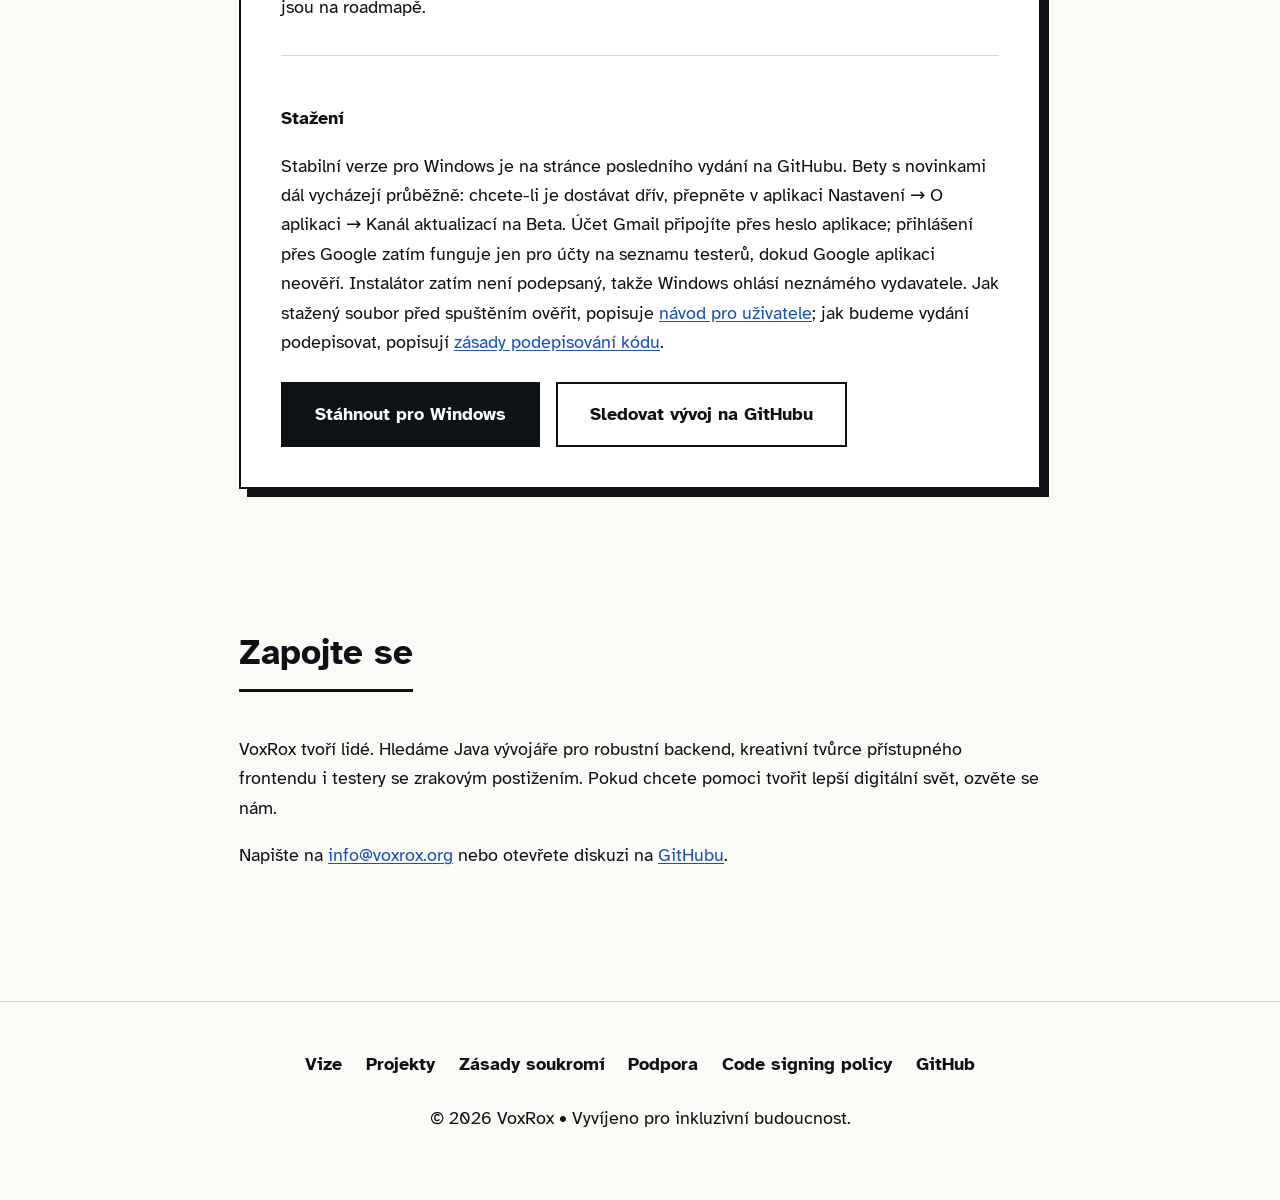
==== commit d3dad133: "docs(site): VoxRox Mail is a stable release, betas keep coming The project card still carried "In de" ====
--- a/index.html
+++ b/index.html
@@ -75,7 +75,7 @@
         <section id="projekty">
             <h2>Aktuálně vyvíjíme</h2>
             <article class="project-card">
-                <span class="badge">Ve vývoji (Beta)</span>
+                <span class="badge">Stabilní verze</span>
                 <h3>VoxRox Mail</h3>
                 <p>Poštovní klient nové generace, který vrací e-mailovou komunikaci do rukou nevidomých a slabozrakých uživatelů. Namísto složitých grafických rozhraní nabízíme rychlost a stoprocentní kompatibilitu s asistivními technologiemi.</p>
 
@@ -92,7 +92,7 @@
 
                 <div class="download">
                     <h4>Stažení</h4>
-                    <p>Aktuální verze pro Windows je na stránce posledního vydání na GitHubu. Účet Gmail připojíte přes heslo aplikace; přihlášení přes Google zatím funguje jen pro účty na seznamu testerů, dokud Google aplikaci neověří. Instalátor zatím není podepsaný, takže Windows ohlásí neznámého vydavatele. Jak stažený soubor před spuštěním ověřit, popisuje <a href="https://github.com/TheVoxRox/mail/blob/main/frontend/END_USER_README.md#ověření-před-spuštěním">návod pro uživatele</a>; jak budeme vydání podepisovat, popisují <a href="/code-signing/">zásady podepisování kódu</a>.</p>
+                    <p>Stabilní verze pro Windows je na stránce posledního vydání na GitHubu. Bety s novinkami dál vycházejí průběžně: chcete-li je dostávat dřív, přepněte v aplikaci Nastavení → O aplikaci → Kanál aktualizací na Beta. Účet Gmail připojíte přes heslo aplikace; přihlášení přes Google zatím funguje jen pro účty na seznamu testerů, dokud Google aplikaci neověří. Instalátor zatím není podepsaný, takže Windows ohlásí neznámého vydavatele. Jak stažený soubor před spuštěním ověřit, popisuje <a href="https://github.com/TheVoxRox/mail/blob/main/frontend/END_USER_README.md#ověření-před-spuštěním">návod pro uživatele</a>; jak budeme vydání podepisovat, popisují <a href="/code-signing/">zásady podepisování kódu</a>.</p>
                 </div>
 
                 <div class="cta-row">
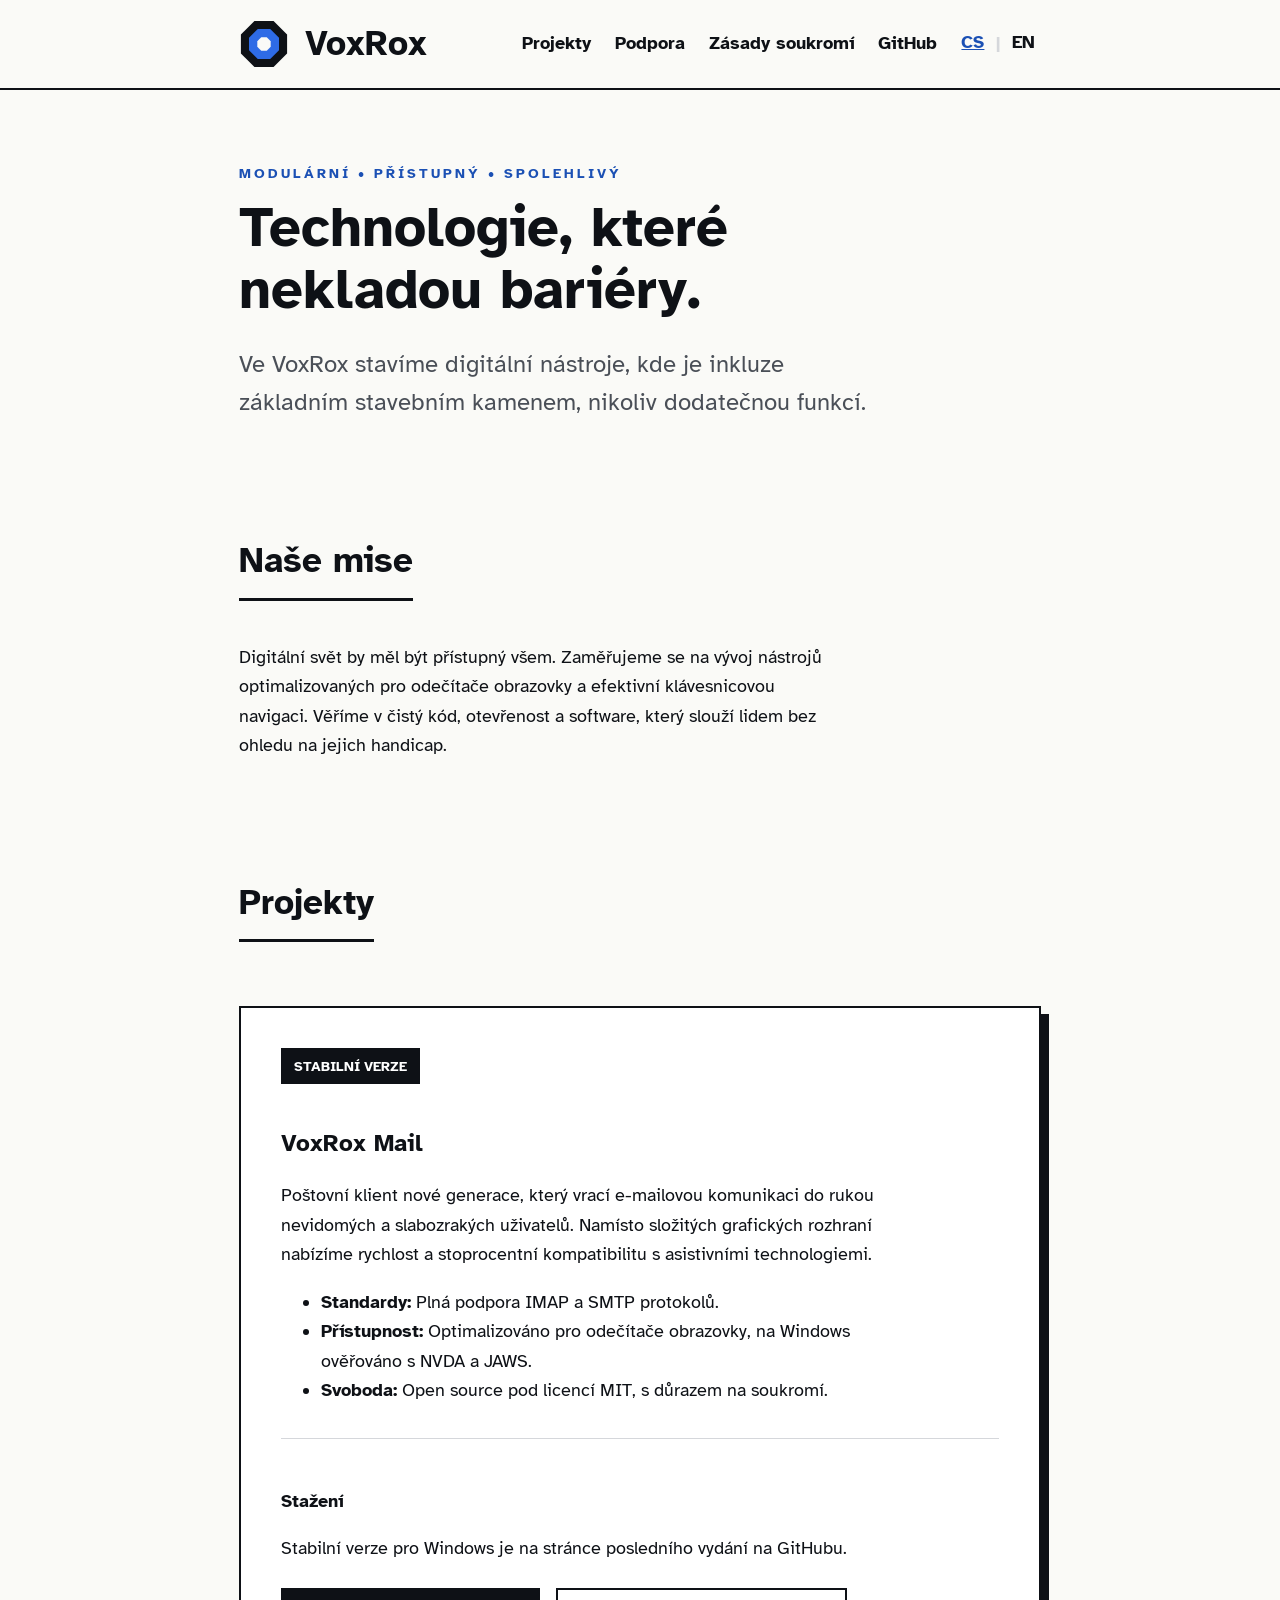
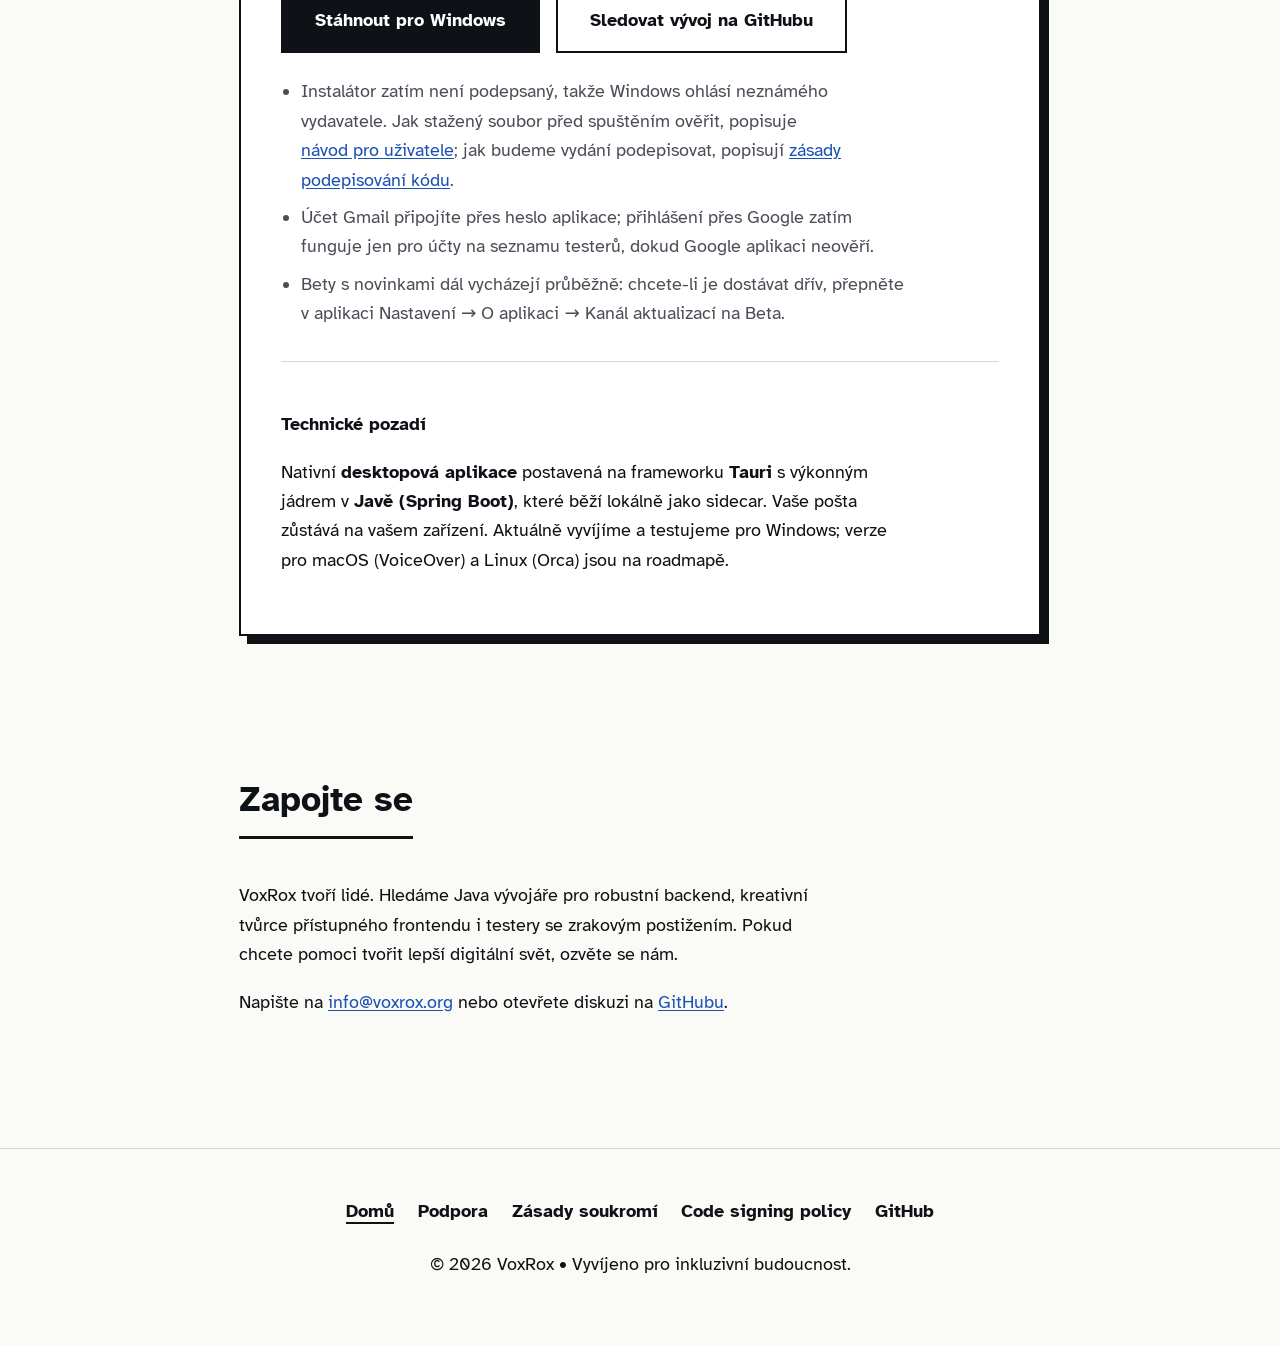
==== commit 289401ac: "fix(site): one navigation everywhere, shorter lines, download first A design review of every page at" ====
--- a/index.html
+++ b/index.html
@@ -44,9 +44,9 @@
             </a>
             <nav aria-label="Hlavní">
                 <ul>
-                    <li><a href="#vize">Vize</a></li>
-                    <li><a href="#projekty">Projekty</a></li>
-                    <li><a href="#kontakt">Kontakt</a></li>
+                    <li><a href="/#projekty">Projekty</a></li>
+                    <li><a href="/support/">Podpora</a></li>
+                    <li><a href="/privacy/">Zásady soukromí</a></li>
                     <li><a href="https://github.com/TheVoxRox">GitHub</a></li>
                     <li>
                         <span class="lang-switch">
@@ -73,7 +73,7 @@
         </section>
 
         <section id="projekty">
-            <h2>Aktuálně vyvíjíme</h2>
+            <h2>Projekty</h2>
             <article class="project-card">
                 <span class="badge">Stabilní verze</span>
                 <h3>VoxRox Mail</h3>
@@ -85,19 +85,23 @@
                     <li><strong>Svoboda:</strong> Open source pod licencí MIT, s důrazem na soukromí.</li>
                 </ul>
 
+                <div class="download">
+                    <h4>Stažení</h4>
+                    <p>Stabilní verze pro Windows je na stránce posledního vydání na GitHubu.</p>
+                    <div class="cta-row">
+                        <a href="https://github.com/TheVoxRox/mail/releases/latest" class="cta-button">Stáhnout pro Windows</a>
+                        <a href="https://github.com/TheVoxRox/mail" class="cta-button cta-secondary">Sledovat vývoj na GitHubu</a>
+                    </div>
+                    <ul class="download-notes">
+                        <li>Instalátor zatím není podepsaný, takže Windows ohlásí neznámého vydavatele. Jak stažený soubor před spuštěním ověřit, popisuje <a href="https://github.com/TheVoxRox/mail/blob/main/frontend/END_USER_README.md#ověření-před-spuštěním">návod pro uživatele</a>; jak budeme vydání podepisovat, popisují <a href="/code-signing/">zásady podepisování kódu</a>.</li>
+                        <li>Účet Gmail připojíte přes heslo aplikace; přihlášení přes Google zatím funguje jen pro účty na seznamu testerů, dokud Google aplikaci neověří.</li>
+                        <li>Bety s novinkami dál vycházejí průběžně: chcete-li je dostávat dřív, přepněte v aplikaci Nastavení → O aplikaci → Kanál aktualizací na Beta.</li>
+                    </ul>
+                </div>
+
                 <div class="tech-info">
                     <h4>Technické pozadí</h4>
                     <p>Nativní <strong>desktopová aplikace</strong> postavená na frameworku <strong>Tauri</strong> s výkonným jádrem v <strong>Javě (Spring Boot)</strong>, které běží lokálně jako sidecar. Vaše pošta zůstává na vašem zařízení. Aktuálně vyvíjíme a testujeme pro Windows; verze pro macOS (VoiceOver) a Linux (Orca) jsou na roadmapě.</p>
-                </div>
-
-                <div class="download">
-                    <h4>Stažení</h4>
-                    <p>Stabilní verze pro Windows je na stránce posledního vydání na GitHubu. Bety s novinkami dál vycházejí průběžně: chcete-li je dostávat dřív, přepněte v aplikaci Nastavení → O aplikaci → Kanál aktualizací na Beta. Účet Gmail připojíte přes heslo aplikace; přihlášení přes Google zatím funguje jen pro účty na seznamu testerů, dokud Google aplikaci neověří. Instalátor zatím není podepsaný, takže Windows ohlásí neznámého vydavatele. Jak stažený soubor před spuštěním ověřit, popisuje <a href="https://github.com/TheVoxRox/mail/blob/main/frontend/END_USER_README.md#ověření-před-spuštěním">návod pro uživatele</a>; jak budeme vydání podepisovat, popisují <a href="/code-signing/">zásady podepisování kódu</a>.</p>
-                </div>
-
-                <div class="cta-row">
-                    <a href="https://github.com/TheVoxRox/mail/releases/latest" class="cta-button">Stáhnout pro Windows</a>
-                    <a href="https://github.com/TheVoxRox/mail" class="cta-button cta-secondary">Sledovat vývoj na GitHubu</a>
                 </div>
             </article>
         </section>
@@ -112,10 +116,9 @@
     <footer>
         <div class="container">
             <ul class="footer-nav">
-                <li><a href="#vize">Vize</a></li>
-                <li><a href="#projekty">Projekty</a></li>
+                <li><a href="/" aria-current="page">Domů</a></li>
+                <li><a href="/support/">Podpora</a></li>
                 <li><a href="/privacy/">Zásady soukromí</a></li>
-                <li><a href="/support/">Podpora</a></li>
                 <li><a href="/code-signing/" lang="en">Code signing policy</a></li>
                 <li><a href="https://github.com/TheVoxRox">GitHub</a></li>
             </ul>
--- a/assets/styles.css
+++ b/assets/styles.css
@@ -16,6 +16,14 @@
     --card-bg: #FFFFFF;
     --hairline: #D5D7DB;
     --focus-ring: var(--accent);
+
+    /* Space between the header and a page's h1. One value for the home hero
+       and the document pages, so the h1 does not jump when you move between them. */
+    --page-top: clamp(3rem, 8vh, 5rem);
+
+    /* Longest line of running text: about 75 characters of Atkinson
+       Hyperlegible, inside the 80 that WCAG 1.4.8 allows. */
+    --measure: 33em;
 }
 
 * { box-sizing: border-box; }
@@ -104,9 +112,9 @@
     padding: 0.2rem 0;
 }
 
-nav a:hover, nav a:focus {
+/* Focus keeps the global ring, as it does everywhere else on the page. */
+nav a:hover, nav a:focus-visible {
     border-bottom-color: var(--accent);
-    outline: none;
 }
 
 nav a[aria-current="page"] {
@@ -121,6 +129,9 @@
     font-weight: bold;
 }
 .lang-switch a { padding: 0.2rem 0.35rem; }
+/* The padding widens the click target; the negative margin keeps the visible
+   "CS" on the same gap as the other items and on the left edge when it wraps. */
+.lang-switch { margin-left: -0.35rem; }
 .lang-switch [aria-current="true"] {
     color: var(--accent-ink);
     text-decoration: underline;
@@ -128,8 +139,9 @@
 .lang-switch .sep { color: var(--hairline); }
 
 /* --- Sections ------------------------------------------------------------- */
-.hero { padding: clamp(3rem, 8vh, 5rem) 0 2rem; }
+.hero { padding: var(--page-top) 0 2rem; }
 section { padding: 3rem 0; }
+main p, main li { max-width: var(--measure); }
 
 .moto-eyebrow {
     text-transform: uppercase;
@@ -141,6 +153,11 @@
     display: block;
 }
 
+/* No word left alone on a heading's last line, none on a paragraph's.
+   Browsers without text-wrap simply wrap as before. */
+h1, h2, h3, .lead, .doc-meta { text-wrap: balance; }
+p, li { text-wrap: pretty; }
+
 h1 {
     font-size: clamp(2.2rem, 6vw, 3.5rem);
     margin: 0 0 1.5rem 0;
@@ -236,6 +253,14 @@
     margin-top: 2rem;
 }
 
+/* What to know before installing: read after the button, quieter than it. */
+.download-notes {
+    color: var(--text-sec);
+    margin: 1.5rem 0 0;
+    padding-left: 1.25rem;
+}
+.download-notes li { margin-bottom: 0.5rem; }
+
 /* --- Links (body copy) ---------------------------------------------------- */
 main a:not(.cta-button):not(.logo) {
     color: var(--accent-ink);
@@ -250,8 +275,11 @@
 /* Paths, registry keys and URLs have no break point of their own; at 320 px
    (WCAG 1.4.10) they pushed the page sideways. "anywhere" breaks a word only
    when it cannot fit, and lets the table cells shrink with them. */
-.prose { padding-bottom: 2rem; overflow-wrap: anywhere; }
-.prose p, .prose li { max-width: 70ch; }
+.prose { padding-top: var(--page-top); padding-bottom: 2rem; overflow-wrap: anywhere; }
+
+/* A heading sits closer to the text it introduces than to the text before it. */
+.prose h2 { margin: 2.5rem 0 1rem; }
+.prose h3 { margin-top: 2.25rem; }
 .prose ul, .prose ol { padding-left: 1.5rem; }
 .prose li { margin-bottom: 0.5rem; }
 
@@ -294,7 +322,11 @@
     background: var(--card-bg);
     padding: 1rem 1.25rem;
     margin: 1.5rem 0;
-}
+    /* As wide as the text it holds, so the box ends where its lines do. */
+    max-width: calc(var(--measure) + 2.5rem + 4px);
+}
+.note > :first-child { margin-top: 0; }
+.note > :last-child { margin-bottom: 0; }
 
 /* --- Footer --------------------------------------------------------------- */
 footer {
@@ -320,6 +352,7 @@
     border-bottom: 2px solid transparent;
 }
 .footer-nav a:hover, .footer-nav a:focus { border-bottom-color: var(--accent); }
+.footer-nav a[aria-current="page"] { border-bottom-color: var(--ink); }
 
 /* --- Focus state (global) ------------------------------------------------- */
 a:focus-visible,
@@ -329,8 +362,10 @@
 }
 
 /* --- Responsive ----------------------------------------------------------- */
+/* Narrow screens keep the one left edge of the desktop layout: centred
+   multi-line text loses the edge a magnifier user tracks from line to line. */
 @media (max-width: 650px) {
-    .nav-wrap { justify-content: center; text-align: center; }
-    h1, .moto-eyebrow, .lead { text-align: center; margin-left: auto; margin-right: auto; }
     .project-card { box-shadow: 4px 4px 0px var(--ink); }
-}
+    /* Stacked buttons of two widths leave a jagged right edge. */
+    .cta-row .cta-button { flex: 1 1 100%; text-align: center; }
+}
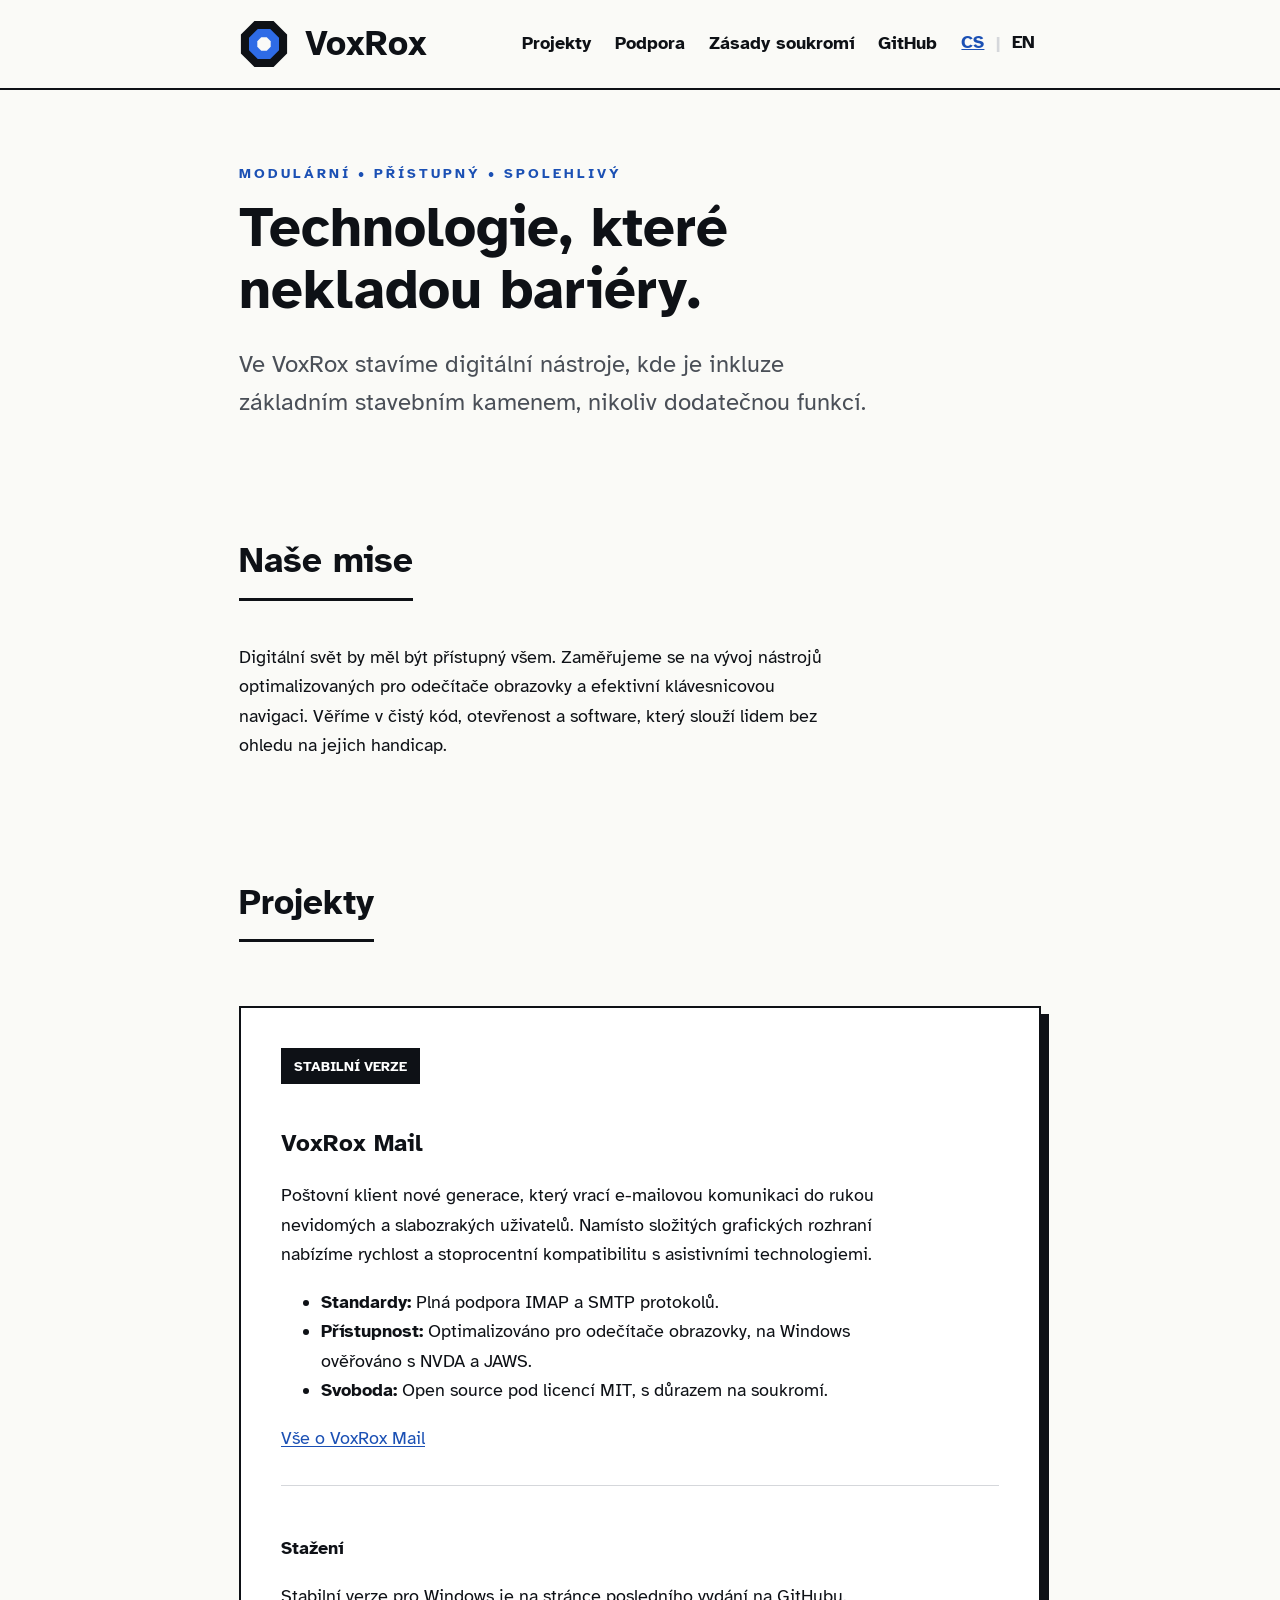
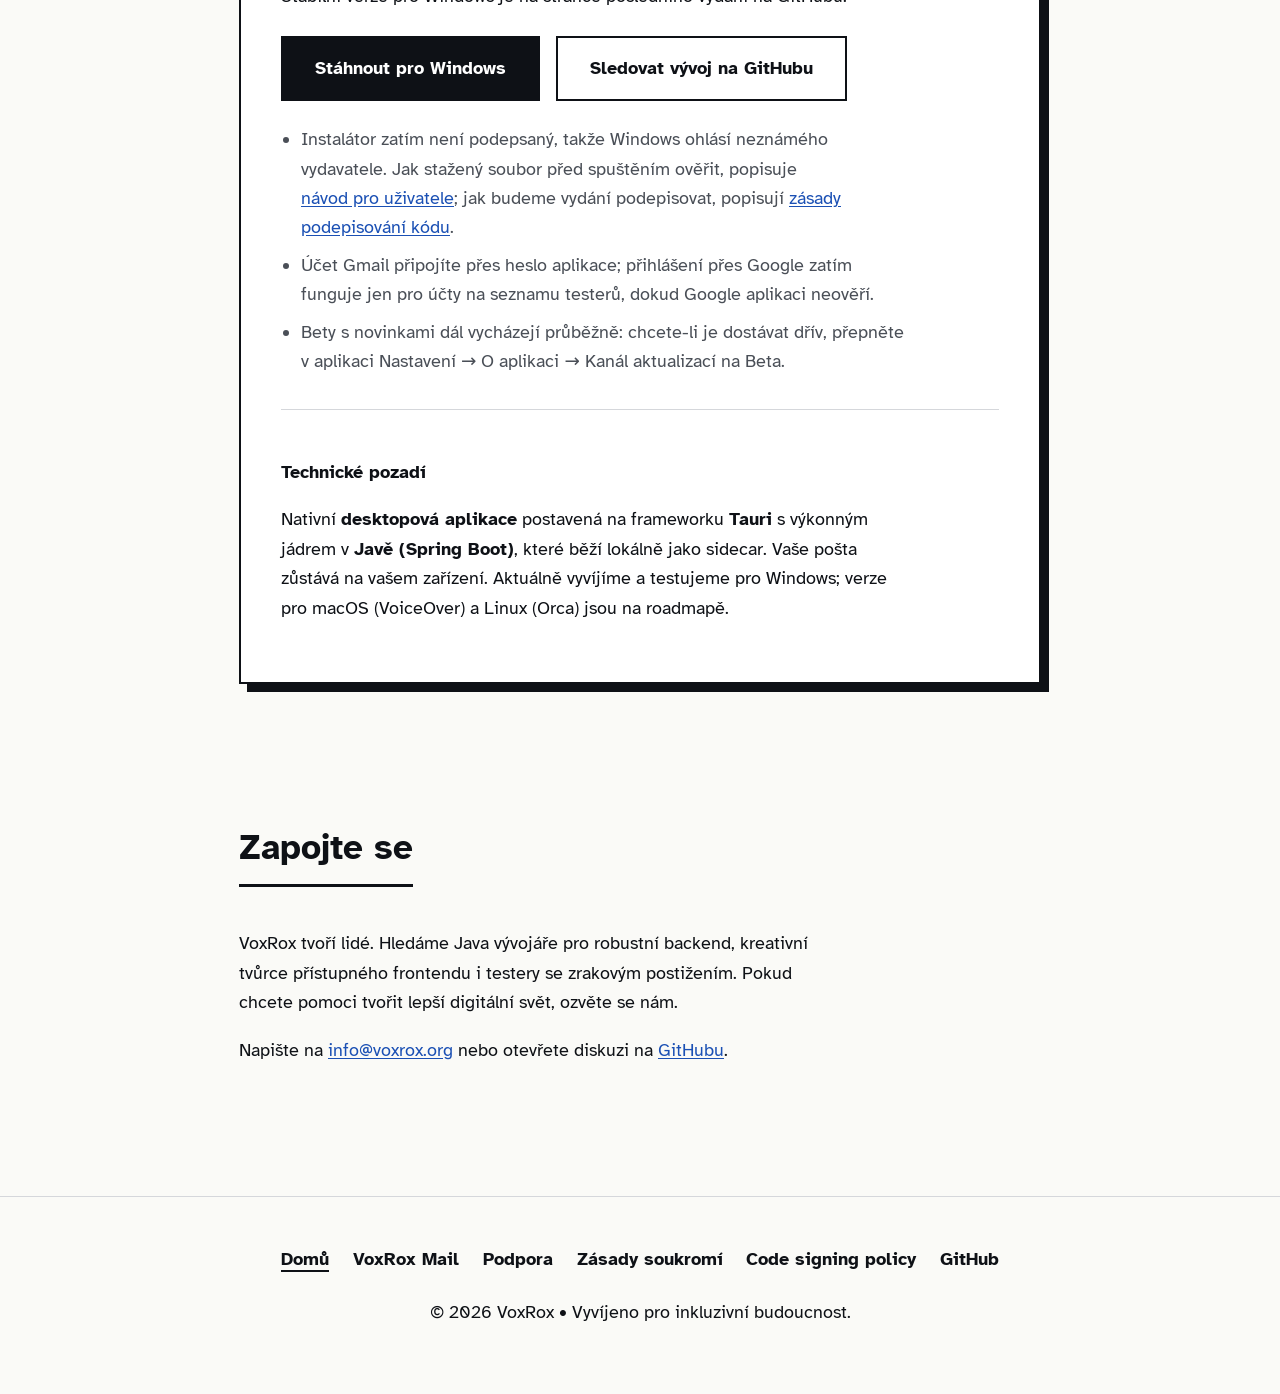
==== commit d6f1faae: "feat(site): a page of its own for VoxRox Mail, fonts served from the site Nothing on the site matche" ====
--- a/index.html
+++ b/index.html
@@ -3,7 +3,7 @@
 <head>
     <meta charset="UTF-8">
     <meta name="viewport" content="width=device-width, initial-scale=1.0">
-    <title>VoxRox | Modulární. Přístupný. Spolehlivý.</title>
+    <title>VoxRox — přístupný software pro nevidomé a slabozraké</title>
     <meta name="description" content="VoxRox staví otevřené digitální nástroje, kde je přístupnost pro nevidomé a slabozraké základním stavebním kamenem. Aktuálně vyvíjíme VoxRox Mail — nativní poštovní klient optimalizovaný pro odečítače obrazovky.">
 
     <link rel="canonical" href="https://voxrox.org/">
@@ -17,15 +17,17 @@
     <!-- Open Graph / social -->
     <meta property="og:type" content="website">
     <meta property="og:site_name" content="VoxRox">
-    <meta property="og:title" content="VoxRox — Modulární. Přístupný. Spolehlivý.">
+    <meta property="og:title" content="VoxRox — přístupný software pro nevidomé a slabozraké">
     <meta property="og:description" content="Otevřené digitální nástroje, kde je přístupnost základním stavebním kamenem. Aktuálně vyvíjíme VoxRox Mail.">
     <meta property="og:url" content="https://voxrox.org/">
-    <meta property="og:image" content="https://voxrox.org/assets/voxrox-lockup.png">
+    <meta property="og:image" content="https://voxrox.org/assets/voxrox-mail-social-cs.png">
+    <meta property="og:image:width" content="1280">
+    <meta property="og:image:height" content="640">
+    <meta property="og:image:alt" content="VoxRox Mail — přístupný e-mailový klient pro Windows, pro uživatele odečítačů obrazovky.">
     <meta property="og:locale" content="cs_CZ">
     <meta property="og:locale:alternate" content="en_US">
     <meta name="twitter:card" content="summary_large_image">
 
-    <link href="https://fonts.googleapis.com/css2?family=Atkinson+Hyperlegible:ital,wght@0,400;0,700;1,400;1,700&display=swap" rel="stylesheet">
     <link rel="stylesheet" href="/assets/styles.css">
 </head>
 <body>
@@ -85,6 +87,8 @@
                     <li><strong>Svoboda:</strong> Open source pod licencí MIT, s důrazem na soukromí.</li>
                 </ul>
 
+                <p><a href="/mail/">Vše o VoxRox Mail</a></p>
+
                 <div class="download">
                     <h4>Stažení</h4>
                     <p>Stabilní verze pro Windows je na stránce posledního vydání na GitHubu.</p>
@@ -117,6 +121,7 @@
         <div class="container">
             <ul class="footer-nav">
                 <li><a href="/" aria-current="page">Domů</a></li>
+                <li><a href="/mail/">VoxRox Mail</a></li>
                 <li><a href="/support/">Podpora</a></li>
                 <li><a href="/privacy/">Zásady soukromí</a></li>
                 <li><a href="/code-signing/" lang="en">Code signing policy</a></li>
--- a/assets/styles.css
+++ b/assets/styles.css
@@ -3,6 +3,75 @@
    Brand kit v1.1 (colors derived from the app):
      Ink #0E1116 · Accent #2E6BE6 · Paper #FAFAF7
    ========================================================================= */
+
+/* --- Font: Atkinson Hyperlegible, served from this site ---------------------
+   Self-hosted so that a visit sends nobody's IP address to a font CDN. Files
+   from @fontsource/atkinson-hyperlegible 5.3.0, latin and latin-ext subsets
+   (latin-ext carries the Czech letters); license in assets/fonts/OFL.txt. */
+@font-face {
+    font-family: 'Atkinson Hyperlegible';
+    font-style: normal;
+    font-weight: 400;
+    font-display: swap;
+    src: url(/assets/fonts/atkinson-hyperlegible-latin-ext-400-normal.woff2) format('woff2');
+    unicode-range: U+0100-02BA,U+02BD-02C5,U+02C7-02CC,U+02CE-02D7,U+02DD-02FF,U+0304,U+0308,U+0329,U+1D00-1DBF,U+1E00-1E9F,U+1EF2-1EFF,U+2020,U+20A0-20AB,U+20AD-20C0,U+2113,U+2C60-2C7F,U+A720-A7FF;
+}
+@font-face {
+    font-family: 'Atkinson Hyperlegible';
+    font-style: normal;
+    font-weight: 400;
+    font-display: swap;
+    src: url(/assets/fonts/atkinson-hyperlegible-latin-400-normal.woff2) format('woff2');
+    unicode-range: U+0000-00FF,U+0131,U+0152-0153,U+02BB-02BC,U+02C6,U+02DA,U+02DC,U+0304,U+0308,U+0329,U+2000-206F,U+20AC,U+2122,U+2191,U+2193,U+2212,U+2215,U+FEFF,U+FFFD;
+}
+@font-face {
+    font-family: 'Atkinson Hyperlegible';
+    font-style: italic;
+    font-weight: 400;
+    font-display: swap;
+    src: url(/assets/fonts/atkinson-hyperlegible-latin-ext-400-italic.woff2) format('woff2');
+    unicode-range: U+0100-02BA,U+02BD-02C5,U+02C7-02CC,U+02CE-02D7,U+02DD-02FF,U+0304,U+0308,U+0329,U+1D00-1DBF,U+1E00-1E9F,U+1EF2-1EFF,U+2020,U+20A0-20AB,U+20AD-20C0,U+2113,U+2C60-2C7F,U+A720-A7FF;
+}
+@font-face {
+    font-family: 'Atkinson Hyperlegible';
+    font-style: italic;
+    font-weight: 400;
+    font-display: swap;
+    src: url(/assets/fonts/atkinson-hyperlegible-latin-400-italic.woff2) format('woff2');
+    unicode-range: U+0000-00FF,U+0131,U+0152-0153,U+02BB-02BC,U+02C6,U+02DA,U+02DC,U+0304,U+0308,U+0329,U+2000-206F,U+20AC,U+2122,U+2191,U+2193,U+2212,U+2215,U+FEFF,U+FFFD;
+}
+@font-face {
+    font-family: 'Atkinson Hyperlegible';
+    font-style: normal;
+    font-weight: 700;
+    font-display: swap;
+    src: url(/assets/fonts/atkinson-hyperlegible-latin-ext-700-normal.woff2) format('woff2');
+    unicode-range: U+0100-02BA,U+02BD-02C5,U+02C7-02CC,U+02CE-02D7,U+02DD-02FF,U+0304,U+0308,U+0329,U+1D00-1DBF,U+1E00-1E9F,U+1EF2-1EFF,U+2020,U+20A0-20AB,U+20AD-20C0,U+2113,U+2C60-2C7F,U+A720-A7FF;
+}
+@font-face {
+    font-family: 'Atkinson Hyperlegible';
+    font-style: normal;
+    font-weight: 700;
+    font-display: swap;
+    src: url(/assets/fonts/atkinson-hyperlegible-latin-700-normal.woff2) format('woff2');
+    unicode-range: U+0000-00FF,U+0131,U+0152-0153,U+02BB-02BC,U+02C6,U+02DA,U+02DC,U+0304,U+0308,U+0329,U+2000-206F,U+20AC,U+2122,U+2191,U+2193,U+2212,U+2215,U+FEFF,U+FFFD;
+}
+@font-face {
+    font-family: 'Atkinson Hyperlegible';
+    font-style: italic;
+    font-weight: 700;
+    font-display: swap;
+    src: url(/assets/fonts/atkinson-hyperlegible-latin-ext-700-italic.woff2) format('woff2');
+    unicode-range: U+0100-02BA,U+02BD-02C5,U+02C7-02CC,U+02CE-02D7,U+02DD-02FF,U+0304,U+0308,U+0329,U+1D00-1DBF,U+1E00-1E9F,U+1EF2-1EFF,U+2020,U+20A0-20AB,U+20AD-20C0,U+2113,U+2C60-2C7F,U+A720-A7FF;
+}
+@font-face {
+    font-family: 'Atkinson Hyperlegible';
+    font-style: italic;
+    font-weight: 700;
+    font-display: swap;
+    src: url(/assets/fonts/atkinson-hyperlegible-latin-700-italic.woff2) format('woff2');
+    unicode-range: U+0000-00FF,U+0131,U+0152-0153,U+02BB-02BC,U+02C6,U+02DA,U+02DC,U+0304,U+0308,U+0329,U+2000-206F,U+20AC,U+2122,U+2191,U+2193,U+2212,U+2215,U+FEFF,U+FFFD;
+}
 
 :root {
     --ink: #0E1116;
